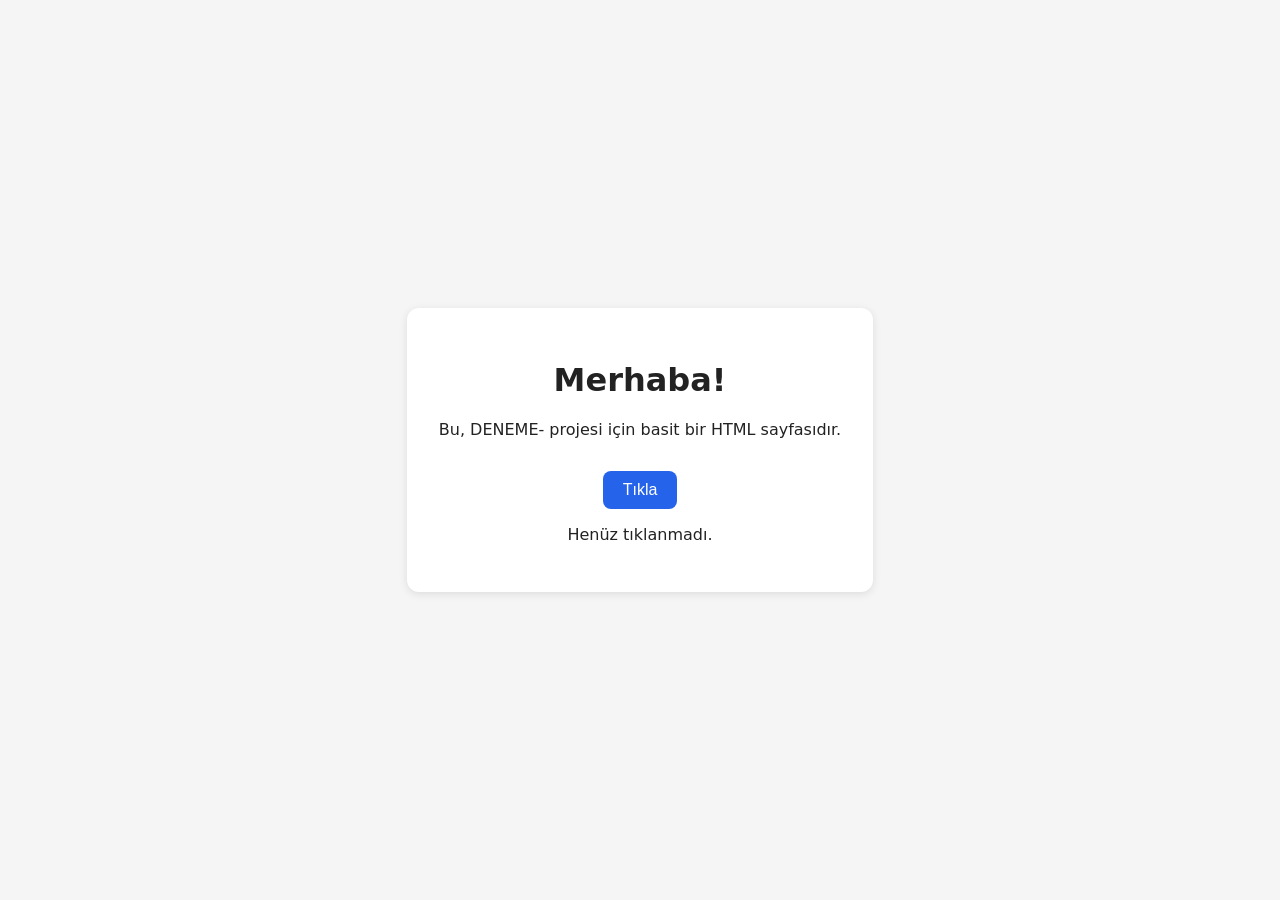
==== index.html @ a31d5c19 "Basit bir HTML sayfası ekle Co-Authored-By: Claude Opus 5.5 <noreply@anthropic.com> Claude-Session: " ====
<!DOCTYPE html>
<html lang="tr">
<head>
  <meta charset="UTF-8">
  <meta name="viewport" content="width=device-width, initial-scale=1.0">
  <title>Deneme Sayfası</title>
  <style>
    body {
      margin: 0;
      padding: 16px;
      font-family: system-ui, sans-serif;
      background: #f5f5f5;
      color: #222;
      display: flex;
      min-height: 100vh;
      align-items: center;
      justify-content: center;
      box-sizing: border-box;
    }
    main {
      max-width: 480px;
      background: #fff;
      padding: 32px;
      border-radius: 12px;
      box-shadow: 0 2px 8px rgba(0, 0, 0, 0.1);
      text-align: center;
    }
    button {
      margin-top: 16px;
      padding: 10px 20px;
      font-size: 16px;
      border: none;
      border-radius: 8px;
      background: #2563eb;
      color: #fff;
      cursor: pointer;
    }
    button:hover {
      background: #1d4ed8;
    }
  </style>
</head>
<body>
  <main>
    <h1>Merhaba!</h1>
    <p>Bu, DENEME- projesi için basit bir HTML sayfasıdır.</p>
    <button id="buton">Tıkla</button>
    <p id="sayac">Henüz tıklanmadı.</p>
  </main>

  <script>
    let sayi = 0;
    document.getElementById("buton").addEventListener("click", function () {
      sayi++;
      document.getElementById("sayac").textContent = sayi + " kez tıklandı.";
    });
  </script>
</body>
</html>
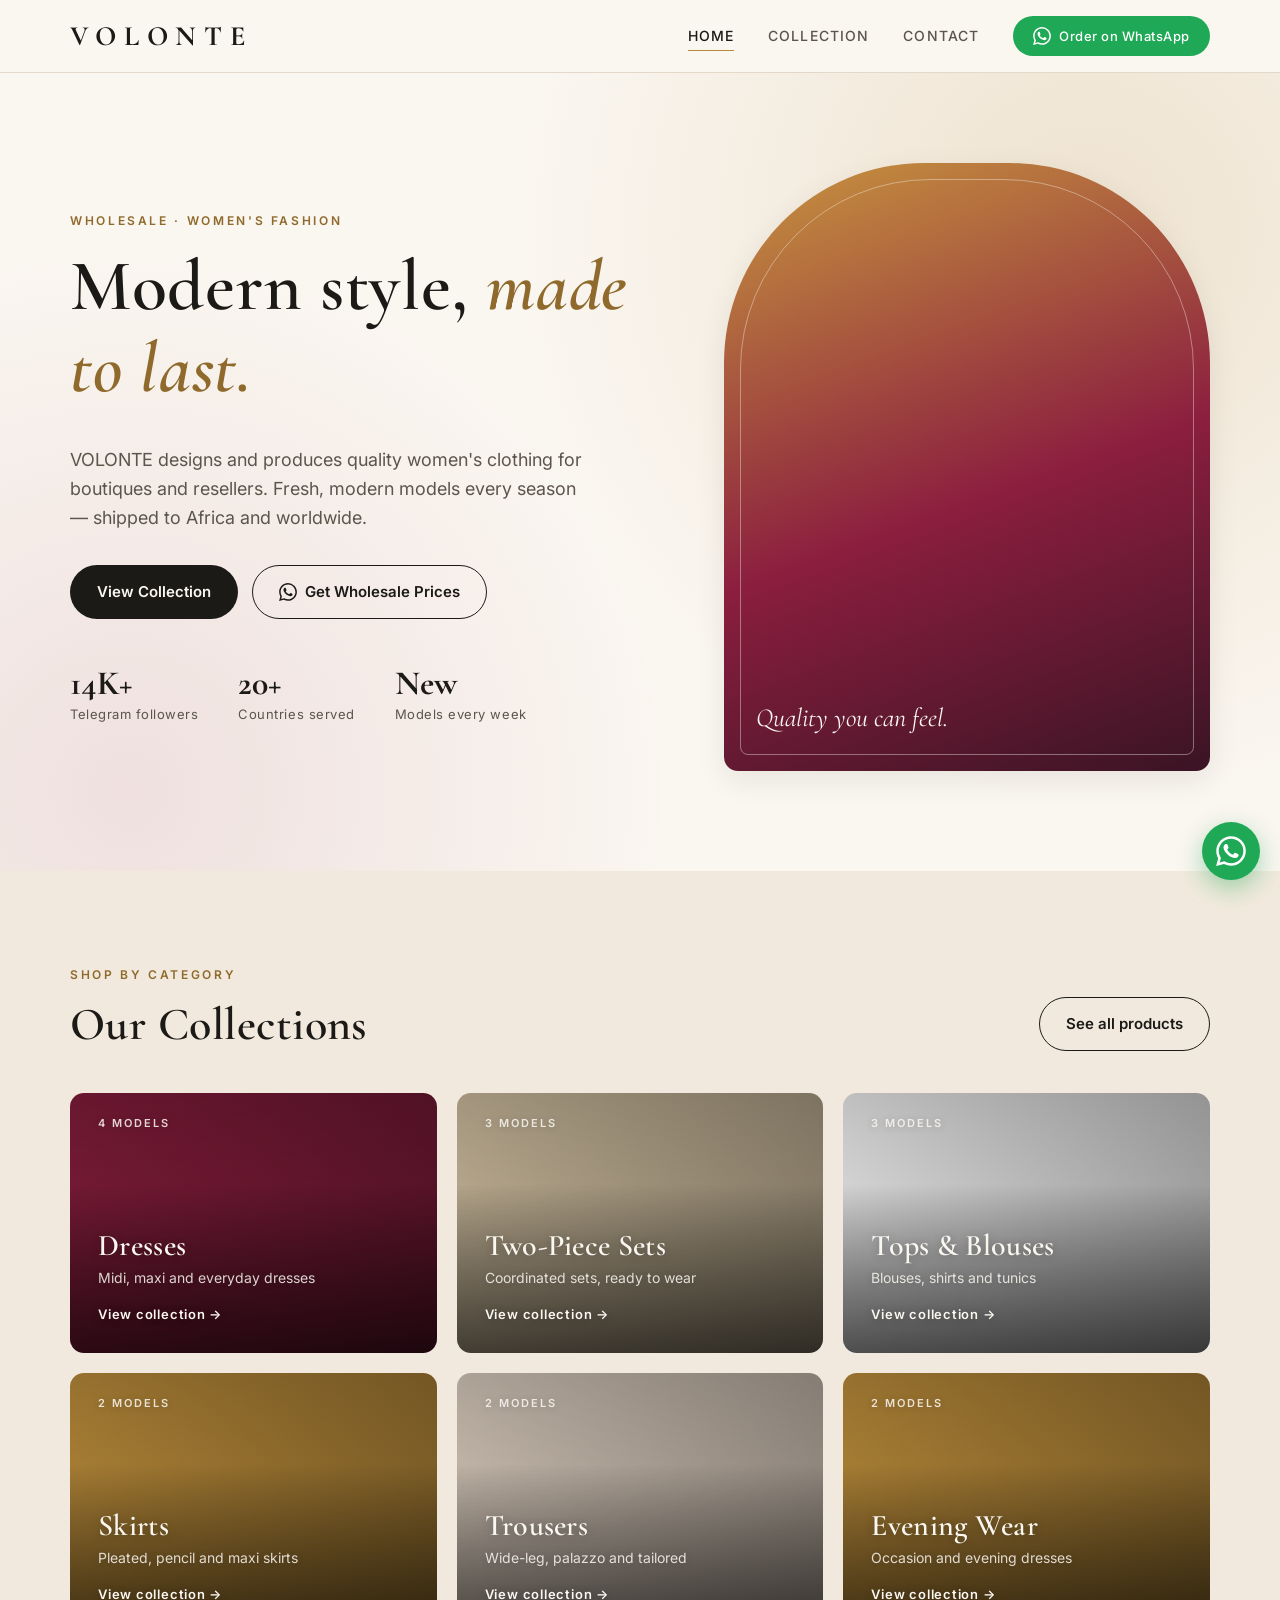
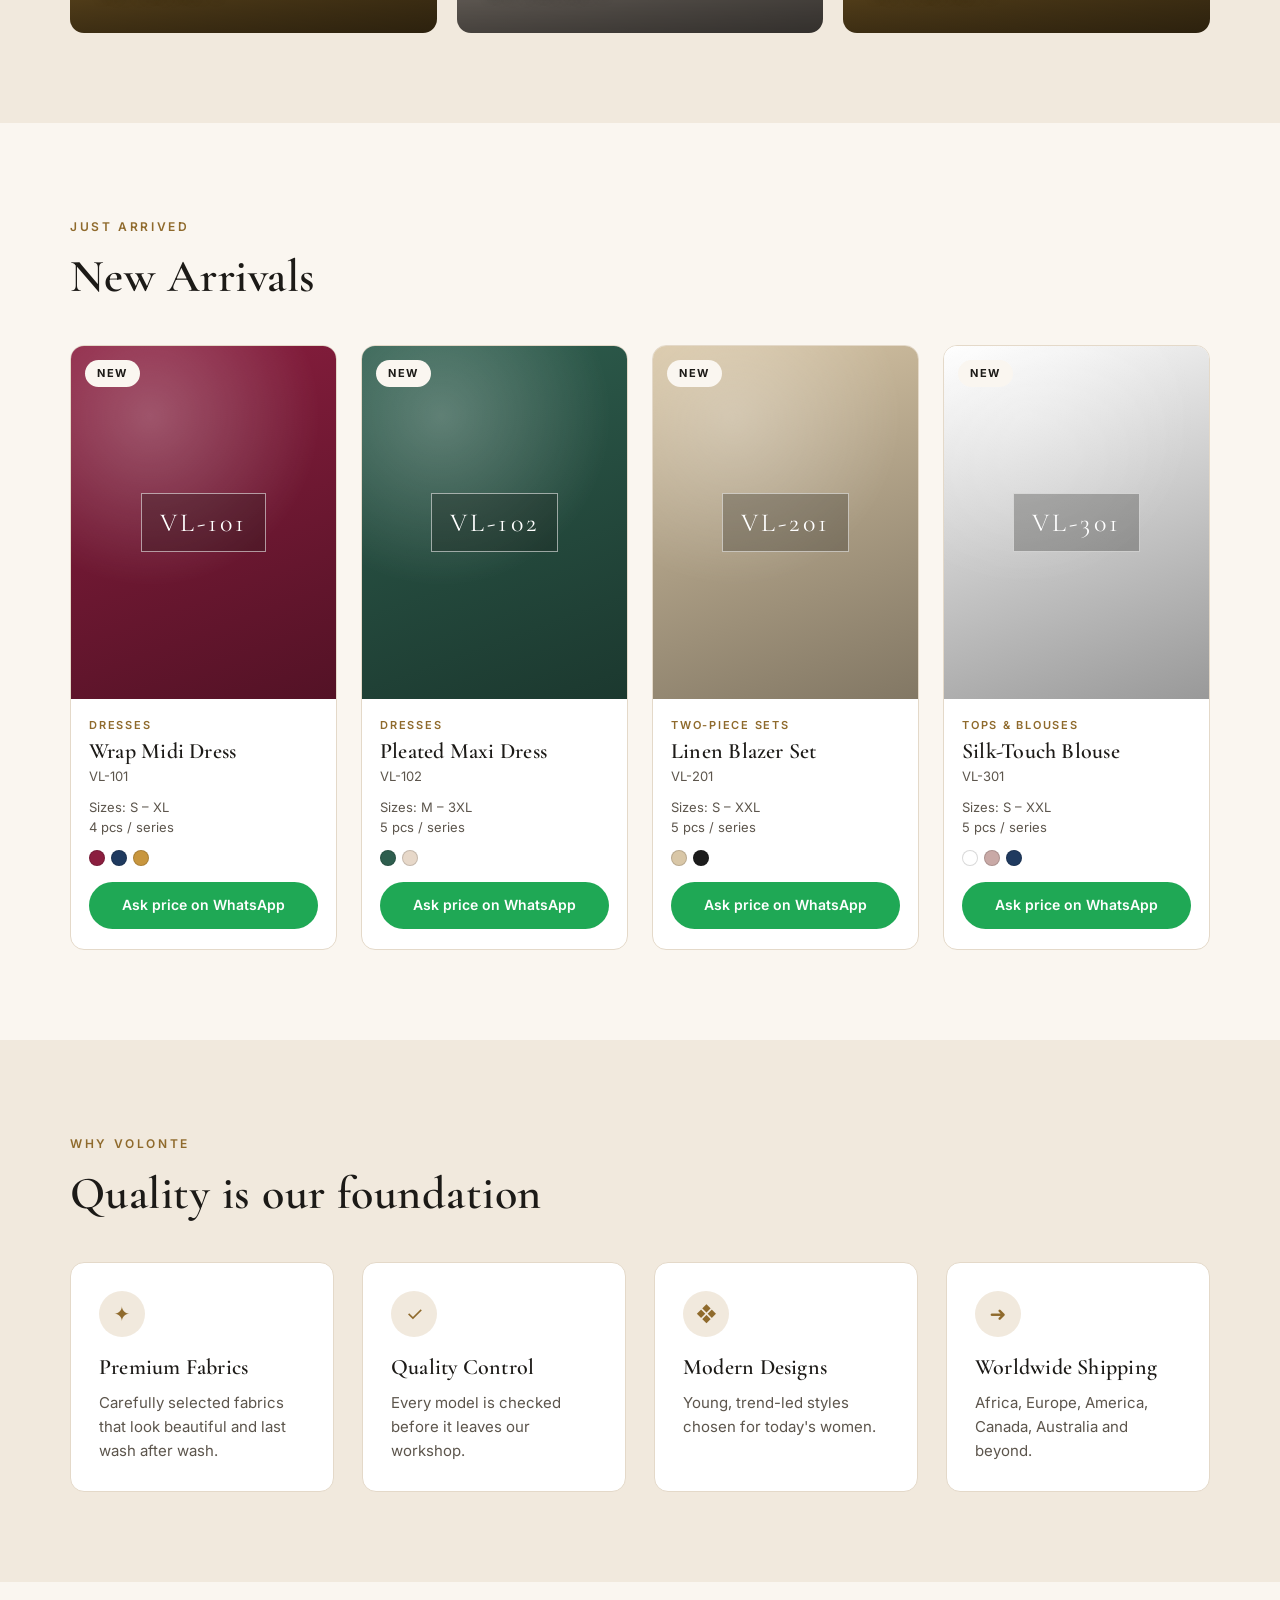
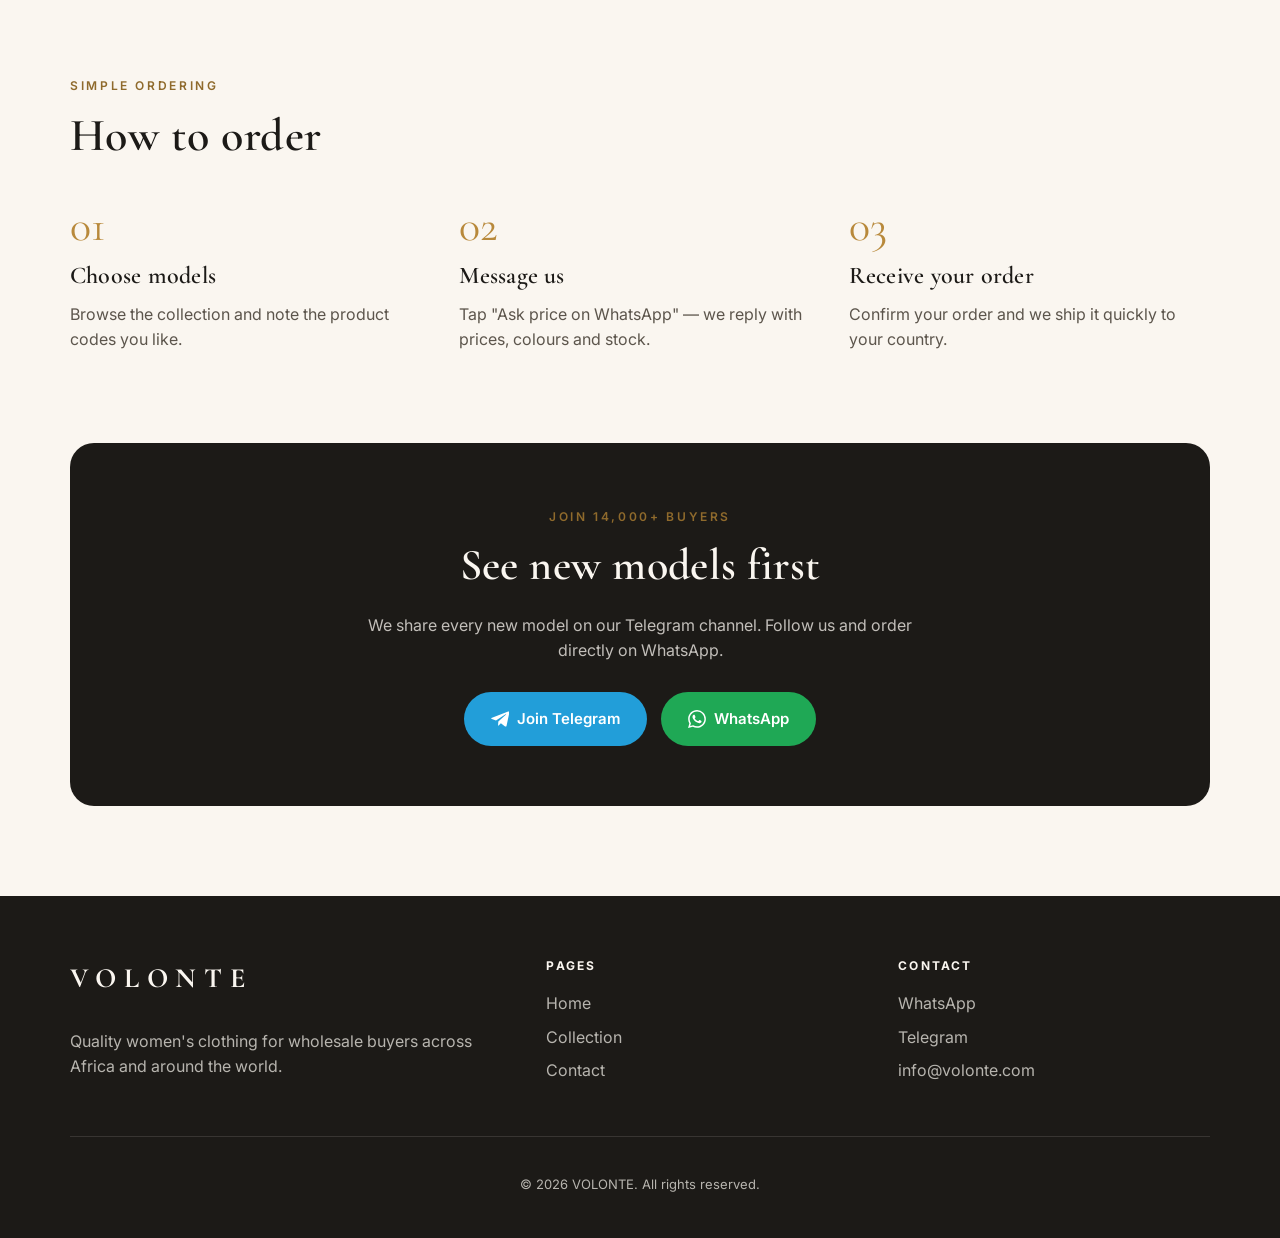
==== commit b25d148d: "VOLONTE katalog sitesi: ana sayfa, ürünler ve iletişim sayfaları - Kategorilere göre filtrelenen ürü" ====
--- a/index.html
+++ b/index.html
@@ -1,59 +1,160 @@
 <!DOCTYPE html>
-<html lang="tr">
+<html lang="en">
 <head>
   <meta charset="UTF-8">
   <meta name="viewport" content="width=device-width, initial-scale=1.0">
-  <title>Deneme Sayfası</title>
-  <style>
-    body {
-      margin: 0;
-      padding: 16px;
-      font-family: system-ui, sans-serif;
-      background: #f5f5f5;
-      color: #222;
-      display: flex;
-      min-height: 100vh;
-      align-items: center;
-      justify-content: center;
-      box-sizing: border-box;
-    }
-    main {
-      max-width: 480px;
-      background: #fff;
-      padding: 32px;
-      border-radius: 12px;
-      box-shadow: 0 2px 8px rgba(0, 0, 0, 0.1);
-      text-align: center;
-    }
-    button {
-      margin-top: 16px;
-      padding: 10px 20px;
-      font-size: 16px;
-      border: none;
-      border-radius: 8px;
-      background: #2563eb;
-      color: #fff;
-      cursor: pointer;
-    }
-    button:hover {
-      background: #1d4ed8;
-    }
-  </style>
+  <title>VOLONTE — Wholesale Women's Clothing</title>
+  <meta name="description" content="VOLONTE: quality women's clothing for wholesale buyers in Africa and worldwide.">
+  <meta name="theme-color" content="#faf6f0">
+  <link rel="preconnect" href="https://fonts.googleapis.com">
+  <link rel="preconnect" href="https://fonts.gstatic.com" crossorigin>
+  <link href="https://fonts.googleapis.com/css2?family=Cormorant+Garamond:ital,wght@0,500;0,600;0,700;1,500&family=Inter:wght@400;500;600;700&display=swap" rel="stylesheet">
+  <link rel="stylesheet" href="css/style.css">
 </head>
 <body>
+  <header class="site-header">
+    <nav class="container nav" aria-label="Main">
+      <a class="logo" href="index.html">VOLONTE</a>
+      <button class="menu-toggle" type="button" aria-label="Open menu" aria-expanded="false">
+        <span></span><span></span><span></span>
+      </button>
+      <ul class="nav-links">
+        <li><a href="index.html" aria-current="page">Home</a></li>
+        <li><a href="urunler.html">Collection</a></li>
+        <li><a href="iletisim.html">Contact</a></li>
+        <li><a class="btn btn-wa" href="#" data-wa><svg viewBox="0 0 24 24" aria-hidden="true"><path d="M17.47 14.38c-.3-.15-1.76-.87-2.03-.97-.27-.1-.47-.15-.67.15-.2.3-.77.97-.94 1.17-.17.2-.35.22-.64.07-.3-.15-1.26-.46-2.4-1.48-.89-.79-1.49-1.77-1.66-2.07-.17-.3-.02-.46.13-.61.13-.13.3-.35.45-.52.15-.17.2-.3.3-.5.1-.2.05-.37-.02-.52-.08-.15-.67-1.61-.92-2.21-.24-.58-.49-.5-.67-.51h-.57c-.2 0-.52.07-.79.37-.27.3-1.04 1.02-1.04 2.48s1.07 2.88 1.21 3.08c.15.2 2.1 3.2 5.08 4.49.71.31 1.26.49 1.69.63.71.23 1.36.2 1.87.12.57-.09 1.76-.72 2.01-1.41.25-.7.25-1.29.17-1.41-.07-.13-.27-.2-.57-.35zM12.04 21.8h-.01a9.8 9.8 0 0 1-5-1.37l-.36-.21-3.72.98 1-3.63-.24-.37a9.8 9.8 0 0 1-1.5-5.23c0-5.42 4.41-9.83 9.84-9.83 2.63 0 5.1 1.03 6.95 2.88a9.77 9.77 0 0 1 2.88 6.96c0 5.42-4.42 9.82-9.84 9.82zm8.37-18.2A11.76 11.76 0 0 0 12.04.13C5.5.13.2 5.43.2 11.95c0 2.09.54 4.12 1.58 5.92L.1 24l6.27-1.64a11.8 11.8 0 0 0 5.66 1.44h.01c6.53 0 11.84-5.3 11.84-11.83 0-3.16-1.23-6.13-3.47-8.37z"/></svg> Order on WhatsApp</a></li>
+      </ul>
+    </nav>
+  </header>
+
   <main>
-    <h1>Merhaba!</h1>
-    <p>Bu, DENEME- projesi için basit bir HTML sayfasıdır.</p>
-    <button id="buton">Tıkla</button>
-    <p id="sayac">Henüz tıklanmadı.</p>
+    <section class="hero">
+      <div class="container hero-grid">
+        <div>
+          <span class="eyebrow">Wholesale · Women's Fashion</span>
+          <h1>Modern style, <em>made to last.</em></h1>
+          <p class="lead">VOLONTE designs and produces quality women's clothing for boutiques and resellers. Fresh, modern models every season — shipped to Africa and worldwide.</p>
+          <div class="hero-actions">
+            <a class="btn btn-dark" href="urunler.html">View Collection</a>
+            <a class="btn btn-outline" href="#" data-wa><svg viewBox="0 0 24 24" aria-hidden="true"><path d="M17.47 14.38c-.3-.15-1.76-.87-2.03-.97-.27-.1-.47-.15-.67.15-.2.3-.77.97-.94 1.17-.17.2-.35.22-.64.07-.3-.15-1.26-.46-2.4-1.48-.89-.79-1.49-1.77-1.66-2.07-.17-.3-.02-.46.13-.61.13-.13.3-.35.45-.52.15-.17.2-.3.3-.5.1-.2.05-.37-.02-.52-.08-.15-.67-1.61-.92-2.21-.24-.58-.49-.5-.67-.51h-.57c-.2 0-.52.07-.79.37-.27.3-1.04 1.02-1.04 2.48s1.07 2.88 1.21 3.08c.15.2 2.1 3.2 5.08 4.49.71.31 1.26.49 1.69.63.71.23 1.36.2 1.87.12.57-.09 1.76-.72 2.01-1.41.25-.7.25-1.29.17-1.41-.07-.13-.27-.2-.57-.35zM12.04 21.8h-.01a9.8 9.8 0 0 1-5-1.37l-.36-.21-3.72.98 1-3.63-.24-.37a9.8 9.8 0 0 1-1.5-5.23c0-5.42 4.41-9.83 9.84-9.83 2.63 0 5.1 1.03 6.95 2.88a9.77 9.77 0 0 1 2.88 6.96c0 5.42-4.42 9.82-9.84 9.82zm8.37-18.2A11.76 11.76 0 0 0 12.04.13C5.5.13.2 5.43.2 11.95c0 2.09.54 4.12 1.58 5.92L.1 24l6.27-1.64a11.8 11.8 0 0 0 5.66 1.44h.01c6.53 0 11.84-5.3 11.84-11.83 0-3.16-1.23-6.13-3.47-8.37z"/></svg> Get Wholesale Prices</a>
+          </div>
+          <div class="stats">
+            <div><strong>14K+</strong><span>Telegram followers</span></div>
+            <div><strong>20+</strong><span>Countries served</span></div>
+            <div><strong>New</strong><span>Models every week</span></div>
+          </div>
+        </div>
+        <div class="hero-art">
+          <p>Quality you can feel.</p>
+        </div>
+      </div>
+    </section>
+
+    <section class="section section-alt">
+      <div class="container">
+        <div class="section-head">
+          <div>
+            <span class="eyebrow">Shop by category</span>
+            <h2>Our Collections</h2>
+          </div>
+          <a class="btn btn-outline" href="urunler.html">See all products</a>
+        </div>
+        <div class="cat-grid" id="kategori-kartlari"></div>
+      </div>
+    </section>
+
+    <section class="section">
+      <div class="container">
+        <div class="section-head">
+          <div>
+            <span class="eyebrow">Just arrived</span>
+            <h2>New Arrivals</h2>
+          </div>
+        </div>
+        <div class="product-grid" id="yeni-urunler"></div>
+      </div>
+    </section>
+
+    <section class="section section-alt">
+      <div class="container">
+        <div class="section-head">
+          <div>
+            <span class="eyebrow">Why VOLONTE</span>
+            <h2>Quality is our foundation</h2>
+          </div>
+        </div>
+        <div class="features">
+          <div class="feature"><div class="icon">✦</div><h3>Premium Fabrics</h3><p>Carefully selected fabrics that look beautiful and last wash after wash.</p></div>
+          <div class="feature"><div class="icon">✓</div><h3>Quality Control</h3><p>Every model is checked before it leaves our workshop.</p></div>
+          <div class="feature"><div class="icon">❖</div><h3>Modern Designs</h3><p>Young, trend-led styles chosen for today's women.</p></div>
+          <div class="feature"><div class="icon">➜</div><h3>Worldwide Shipping</h3><p>Africa, Europe, America, Canada, Australia and beyond.</p></div>
+        </div>
+      </div>
+    </section>
+
+    <section class="section">
+      <div class="container">
+        <div class="section-head">
+          <div>
+            <span class="eyebrow">Simple ordering</span>
+            <h2>How to order</h2>
+          </div>
+        </div>
+        <div class="steps">
+          <div class="step"><h3>Choose models</h3><p>Browse the collection and note the product codes you like.</p></div>
+          <div class="step"><h3>Message us</h3><p>Tap "Ask price on WhatsApp" — we reply with prices, colours and stock.</p></div>
+          <div class="step"><h3>Receive your order</h3><p>Confirm your order and we ship it quickly to your country.</p></div>
+        </div>
+      </div>
+    </section>
+
+    <section class="section" style="padding-top:0">
+      <div class="container">
+        <div class="cta">
+          <span class="eyebrow">Join 14,000+ buyers</span>
+          <h2>See new models first</h2>
+          <p>We share every new model on our Telegram channel. Follow us and order directly on WhatsApp.</p>
+          <div class="hero-actions">
+            <a class="btn btn-tg" href="#" data-telegram><svg viewBox="0 0 24 24" aria-hidden="true"><path d="M9.78 15.27l-.4 5.6c.57 0 .82-.25 1.12-.54l2.68-2.56 5.56 4.07c1.02.57 1.74.27 2.01-.94l3.65-17.1c.32-1.5-.54-2.09-1.54-1.72L1.4 10.37c-1.47.57-1.45 1.39-.25 1.76l5.5 1.71L19.4 5.8c.6-.4 1.15-.18.7.22z"/></svg> Join Telegram</a>
+            <a class="btn btn-wa" href="#" data-wa><svg viewBox="0 0 24 24" aria-hidden="true"><path d="M17.47 14.38c-.3-.15-1.76-.87-2.03-.97-.27-.1-.47-.15-.67.15-.2.3-.77.97-.94 1.17-.17.2-.35.22-.64.07-.3-.15-1.26-.46-2.4-1.48-.89-.79-1.49-1.77-1.66-2.07-.17-.3-.02-.46.13-.61.13-.13.3-.35.45-.52.15-.17.2-.3.3-.5.1-.2.05-.37-.02-.52-.08-.15-.67-1.61-.92-2.21-.24-.58-.49-.5-.67-.51h-.57c-.2 0-.52.07-.79.37-.27.3-1.04 1.02-1.04 2.48s1.07 2.88 1.21 3.08c.15.2 2.1 3.2 5.08 4.49.71.31 1.26.49 1.69.63.71.23 1.36.2 1.87.12.57-.09 1.76-.72 2.01-1.41.25-.7.25-1.29.17-1.41-.07-.13-.27-.2-.57-.35zM12.04 21.8h-.01a9.8 9.8 0 0 1-5-1.37l-.36-.21-3.72.98 1-3.63-.24-.37a9.8 9.8 0 0 1-1.5-5.23c0-5.42 4.41-9.83 9.84-9.83 2.63 0 5.1 1.03 6.95 2.88a9.77 9.77 0 0 1 2.88 6.96c0 5.42-4.42 9.82-9.84 9.82zm8.37-18.2A11.76 11.76 0 0 0 12.04.13C5.5.13.2 5.43.2 11.95c0 2.09.54 4.12 1.58 5.92L.1 24l6.27-1.64a11.8 11.8 0 0 0 5.66 1.44h.01c6.53 0 11.84-5.3 11.84-11.83 0-3.16-1.23-6.13-3.47-8.37z"/></svg> WhatsApp</a>
+          </div>
+        </div>
+      </div>
+    </section>
   </main>
 
-  <script>
-    let sayi = 0;
-    document.getElementById("buton").addEventListener("click", function () {
-      sayi++;
-      document.getElementById("sayac").textContent = sayi + " kez tıklandı.";
-    });
-  </script>
+  <footer class="site-footer">
+    <div class="container">
+      <div class="footer-grid">
+        <div>
+          <a class="logo" href="index.html">VOLONTE</a>
+          <p>Quality women's clothing for wholesale buyers across Africa and around the world.</p>
+        </div>
+        <div>
+          <h4>Pages</h4>
+          <ul>
+            <li><a href="index.html">Home</a></li>
+            <li><a href="urunler.html">Collection</a></li>
+            <li><a href="iletisim.html">Contact</a></li>
+          </ul>
+        </div>
+        <div>
+          <h4>Contact</h4>
+          <ul>
+            <li><a href="#" data-wa>WhatsApp</a></li>
+            <li><a href="#" data-telegram>Telegram</a></li>
+            <li><a href="#" data-email></a></li>
+          </ul>
+        </div>
+      </div>
+      <p class="footer-bottom">© <span data-yil></span> VOLONTE. All rights reserved.</p>
+    </div>
+  </footer>
+
+  <a class="wa-float" href="#" data-wa aria-label="Chat on WhatsApp"><svg viewBox="0 0 24 24" aria-hidden="true"><path d="M17.47 14.38c-.3-.15-1.76-.87-2.03-.97-.27-.1-.47-.15-.67.15-.2.3-.77.97-.94 1.17-.17.2-.35.22-.64.07-.3-.15-1.26-.46-2.4-1.48-.89-.79-1.49-1.77-1.66-2.07-.17-.3-.02-.46.13-.61.13-.13.3-.35.45-.52.15-.17.2-.3.3-.5.1-.2.05-.37-.02-.52-.08-.15-.67-1.61-.92-2.21-.24-.58-.49-.5-.67-.51h-.57c-.2 0-.52.07-.79.37-.27.3-1.04 1.02-1.04 2.48s1.07 2.88 1.21 3.08c.15.2 2.1 3.2 5.08 4.49.71.31 1.26.49 1.69.63.71.23 1.36.2 1.87.12.57-.09 1.76-.72 2.01-1.41.25-.7.25-1.29.17-1.41-.07-.13-.27-.2-.57-.35zM12.04 21.8h-.01a9.8 9.8 0 0 1-5-1.37l-.36-.21-3.72.98 1-3.63-.24-.37a9.8 9.8 0 0 1-1.5-5.23c0-5.42 4.41-9.83 9.84-9.83 2.63 0 5.1 1.03 6.95 2.88a9.77 9.77 0 0 1 2.88 6.96c0 5.42-4.42 9.82-9.84 9.82zm8.37-18.2A11.76 11.76 0 0 0 12.04.13C5.5.13.2 5.43.2 11.95c0 2.09.54 4.12 1.58 5.92L.1 24l6.27-1.64a11.8 11.8 0 0 0 5.66 1.44h.01c6.53 0 11.84-5.3 11.84-11.83 0-3.16-1.23-6.13-3.47-8.37z"/></svg></a>
+
+  <script src="js/ayarlar.js"></script>
+  <script src="js/urunler.js"></script>
+  <script src="js/site.js"></script>
 </body>
 </html>
--- a/css/style.css
+++ b/css/style.css
@@ -0,0 +1,570 @@
+/* =====================================================
+   VOLONTE — TASARIM
+   Ana renkleri değiştirmek için sadece :root bölümünü düzenleyin.
+   ===================================================== */
+
+:root {
+  --ink: #1c1a17;
+  --ink-soft: #5c554c;
+  --cream: #faf6f0;
+  --sand: #f1e9dd;
+  --line: #e4d9c9;
+  --gold: #b8893b;
+  --gold-dark: #8f6a2c;
+  --white: #ffffff;
+  --wa: #1fa855;
+  --wa-dark: #178a45;
+  --radius: 14px;
+  --shadow: 0 10px 30px rgba(28, 26, 23, 0.08);
+  --serif: "Cormorant Garamond", Georgia, "Times New Roman", serif;
+  --sans: "Inter", system-ui, -apple-system, "Segoe UI", Roboto, sans-serif;
+  --max: 1180px;
+}
+
+*,
+*::before,
+*::after { box-sizing: border-box; }
+
+html { scroll-behavior: smooth; }
+
+body {
+  margin: 0;
+  font-family: var(--sans);
+  font-size: 16px;
+  line-height: 1.6;
+  color: var(--ink);
+  background: var(--cream);
+  -webkit-font-smoothing: antialiased;
+}
+
+img { max-width: 100%; display: block; }
+a { color: inherit; }
+
+h1, h2, h3 {
+  font-family: var(--serif);
+  font-weight: 600;
+  line-height: 1.15;
+  margin: 0 0 0.5em;
+  letter-spacing: 0.01em;
+}
+
+.container {
+  width: 100%;
+  max-width: var(--max);
+  margin: 0 auto;
+  padding: 0 20px;
+}
+
+.eyebrow {
+  display: inline-block;
+  font-size: 12px;
+  font-weight: 600;
+  letter-spacing: 0.22em;
+  text-transform: uppercase;
+  color: var(--gold-dark);
+  margin-bottom: 14px;
+}
+
+/* ---------- Butonlar ---------- */
+.btn {
+  display: inline-flex;
+  align-items: center;
+  justify-content: center;
+  gap: 8px;
+  padding: 14px 26px;
+  border-radius: 999px;
+  font-weight: 600;
+  font-size: 15px;
+  text-decoration: none;
+  border: 1.5px solid transparent;
+  cursor: pointer;
+  transition: background 0.2s, color 0.2s, border-color 0.2s, transform 0.2s;
+}
+.btn:hover { transform: translateY(-1px); }
+.btn-dark { background: var(--ink); color: var(--cream); }
+.btn-dark:hover { background: #000; }
+.btn-outline { border-color: var(--ink); color: var(--ink); background: transparent; }
+.btn-outline:hover { background: var(--ink); color: var(--cream); }
+.btn-light { background: var(--cream); color: var(--ink); }
+.btn-wa { background: var(--wa); color: #fff; }
+.btn-wa:hover { background: var(--wa-dark); }
+.btn-tg { background: #229ed9; color: #fff; }
+.btn-tg:hover { background: #1b87bb; }
+.btn-block { width: 100%; }
+.btn svg { width: 18px; height: 18px; fill: currentColor; flex-shrink: 0; }
+
+/* ---------- Üst menü ---------- */
+.site-header {
+  position: sticky;
+  top: 0;
+  z-index: 50;
+  background: rgba(250, 246, 240, 0.92);
+  backdrop-filter: blur(10px);
+  -webkit-backdrop-filter: blur(10px);
+  border-bottom: 1px solid var(--line);
+}
+.nav {
+  display: flex;
+  align-items: center;
+  justify-content: space-between;
+  height: 72px;
+}
+.logo {
+  font-family: var(--serif);
+  font-size: 28px;
+  font-weight: 700;
+  letter-spacing: 0.28em;
+  text-decoration: none;
+}
+.nav-links {
+  display: flex;
+  align-items: center;
+  gap: 34px;
+  list-style: none;
+  margin: 0;
+  padding: 0;
+}
+.nav-links a {
+  text-decoration: none;
+  font-size: 14px;
+  font-weight: 500;
+  letter-spacing: 0.08em;
+  text-transform: uppercase;
+  color: var(--ink-soft);
+  padding: 6px 0;
+  border-bottom: 1.5px solid transparent;
+}
+.nav-links a:hover,
+.nav-links a[aria-current="page"] { color: var(--ink); border-color: var(--gold); }
+.nav-links .btn { padding: 10px 20px; font-size: 13px; letter-spacing: 0.04em; text-transform: none; color: #fff; border: none; }
+
+.menu-toggle {
+  display: none;
+  width: 44px;
+  height: 44px;
+  border: none;
+  background: transparent;
+  cursor: pointer;
+  padding: 10px;
+}
+.menu-toggle span {
+  display: block;
+  height: 2px;
+  background: var(--ink);
+  margin: 5px 0;
+  border-radius: 2px;
+}
+
+/* ---------- Ana sayfa: giriş ---------- */
+.hero {
+  position: relative;
+  overflow: hidden;
+  padding: 90px 0 100px;
+  background:
+    radial-gradient(circle at 85% 20%, rgba(184, 137, 59, 0.18), transparent 45%),
+    radial-gradient(circle at 10% 90%, rgba(139, 30, 63, 0.10), transparent 40%),
+    var(--cream);
+}
+.hero-grid {
+  display: grid;
+  grid-template-columns: 1.1fr 0.9fr;
+  gap: 60px;
+  align-items: center;
+}
+.hero h1 { font-size: clamp(40px, 6vw, 72px); }
+.hero h1 em { font-style: italic; color: var(--gold-dark); }
+.hero p.lead { font-size: 18px; color: var(--ink-soft); max-width: 520px; margin: 0 0 32px; }
+.hero-actions { display: flex; flex-wrap: wrap; gap: 14px; }
+
+.hero-art {
+  position: relative;
+  aspect-ratio: 4 / 5;
+  border-radius: 200px 200px var(--radius) var(--radius);
+  background: linear-gradient(160deg, #c8963e 0%, #8b1e3f 55%, #3a1424 100%);
+  box-shadow: var(--shadow);
+  display: flex;
+  align-items: flex-end;
+  padding: 32px;
+  color: var(--cream);
+}
+.hero-art::before {
+  content: "";
+  position: absolute;
+  inset: 16px;
+  border: 1px solid rgba(250, 246, 240, 0.4);
+  border-radius: 190px 190px 8px 8px;
+}
+.hero-art p { font-family: var(--serif); font-size: 26px; font-style: italic; margin: 0; position: relative; }
+
+.stats {
+  display: flex;
+  flex-wrap: wrap;
+  gap: 40px;
+  margin-top: 48px;
+}
+.stats strong { display: block; font-family: var(--serif); font-size: 34px; line-height: 1; }
+.stats span { font-size: 13px; color: var(--ink-soft); letter-spacing: 0.04em; }
+
+/* ---------- Bölümler ---------- */
+.section { padding: 90px 0; }
+.section-alt { background: var(--sand); }
+.section-head {
+  display: flex;
+  flex-wrap: wrap;
+  align-items: flex-end;
+  justify-content: space-between;
+  gap: 20px;
+  margin-bottom: 42px;
+}
+.section-head h2 { font-size: clamp(32px, 4vw, 46px); margin: 0; }
+.section-head p { color: var(--ink-soft); margin: 8px 0 0; max-width: 520px; }
+
+/* Kategori kartları */
+.cat-grid {
+  display: grid;
+  grid-template-columns: repeat(3, 1fr);
+  gap: 20px;
+}
+.cat-card {
+  position: relative;
+  display: flex;
+  flex-direction: column;
+  justify-content: flex-end;
+  min-height: 260px;
+  padding: 28px;
+  border-radius: var(--radius);
+  text-decoration: none;
+  color: var(--cream);
+  background:
+    linear-gradient(180deg, rgba(0, 0, 0, 0.25) 0%, rgba(0, 0, 0, 0.1) 35%, rgba(0, 0, 0, 0.6) 100%),
+    linear-gradient(145deg, var(--c), color-mix(in srgb, var(--c) 55%, #000));
+  text-shadow: 0 1px 8px rgba(0, 0, 0, 0.25);
+  overflow: hidden;
+  transition: transform 0.3s, box-shadow 0.3s;
+}
+.cat-card:hover { transform: translateY(-4px); box-shadow: var(--shadow); }
+.cat-card h3 { font-size: 30px; margin-bottom: 4px; }
+.cat-card p { margin: 0 0 14px; font-size: 14px; opacity: 0.85; }
+.cat-count {
+  position: absolute;
+  top: 22px;
+  left: 28px;
+  font-size: 11px;
+  font-weight: 600;
+  letter-spacing: 0.18em;
+  text-transform: uppercase;
+  opacity: 0.85;
+}
+.cat-link { font-size: 13px; font-weight: 600; letter-spacing: 0.06em; }
+
+/* Neden biz */
+.features {
+  display: grid;
+  grid-template-columns: repeat(4, 1fr);
+  gap: 28px;
+}
+.feature {
+  padding: 28px;
+  background: var(--white);
+  border-radius: var(--radius);
+  border: 1px solid var(--line);
+}
+.feature .icon {
+  width: 46px;
+  height: 46px;
+  border-radius: 50%;
+  display: grid;
+  place-items: center;
+  background: var(--sand);
+  color: var(--gold-dark);
+  font-size: 20px;
+  margin-bottom: 18px;
+}
+.feature h3 { font-size: 22px; }
+.feature p { margin: 0; font-size: 15px; color: var(--ink-soft); }
+
+/* Nasıl sipariş verilir */
+.steps {
+  display: grid;
+  grid-template-columns: repeat(3, 1fr);
+  gap: 28px;
+  counter-reset: adim;
+}
+.step { position: relative; padding-top: 58px; }
+.step::before {
+  counter-increment: adim;
+  content: "0" counter(adim);
+  position: absolute;
+  top: 0;
+  left: 0;
+  font-family: var(--serif);
+  font-size: 44px;
+  line-height: 1;
+  color: var(--gold);
+}
+.step h3 { font-size: 24px; }
+.step p { margin: 0; color: var(--ink-soft); }
+
+/* Çağrı bandı */
+.cta {
+  background: var(--ink);
+  color: var(--cream);
+  border-radius: 24px;
+  padding: 60px 40px;
+  text-align: center;
+}
+.cta h2 { font-size: clamp(30px, 4vw, 44px); }
+.cta p { color: rgba(250, 246, 240, 0.75); max-width: 560px; margin: 0 auto 28px; }
+.cta .hero-actions { justify-content: center; }
+
+/* ---------- Sayfa başlığı ---------- */
+.page-hero {
+  padding: 70px 0 40px;
+  text-align: center;
+  border-bottom: 1px solid var(--line);
+}
+.page-hero h1 { font-size: clamp(40px, 5vw, 60px); }
+.page-hero p { color: var(--ink-soft); max-width: 600px; margin: 0 auto; }
+
+/* ---------- Ürünler ---------- */
+.filter-bar {
+  position: sticky;
+  top: 72px;
+  z-index: 20;
+  background: var(--cream);
+  padding: 18px 0;
+  border-bottom: 1px solid var(--line);
+}
+.filter-inner {
+  display: flex;
+  align-items: center;
+  justify-content: space-between;
+  gap: 16px;
+}
+.chips {
+  display: flex;
+  gap: 10px;
+  overflow-x: auto;
+  scrollbar-width: none;
+  -webkit-overflow-scrolling: touch;
+}
+.chips::-webkit-scrollbar { display: none; }
+.chip {
+  flex-shrink: 0;
+  padding: 9px 18px;
+  border-radius: 999px;
+  border: 1px solid var(--line);
+  background: var(--white);
+  font: 500 14px var(--sans);
+  color: var(--ink-soft);
+  cursor: pointer;
+  transition: all 0.2s;
+}
+.chip:hover { border-color: var(--ink); color: var(--ink); }
+.chip.active { background: var(--ink); border-color: var(--ink); color: var(--cream); }
+.count { flex-shrink: 0; font-size: 14px; color: var(--ink-soft); }
+
+.product-grid {
+  display: grid;
+  grid-template-columns: repeat(4, 1fr);
+  gap: 24px;
+}
+.product {
+  display: flex;
+  flex-direction: column;
+  background: var(--white);
+  border-radius: var(--radius);
+  overflow: hidden;
+  border: 1px solid var(--line);
+  transition: box-shadow 0.3s, transform 0.3s;
+}
+.product:hover { box-shadow: var(--shadow); transform: translateY(-3px); }
+.product-media { position: relative; aspect-ratio: 3 / 4; background: var(--sand); }
+.product-media img { width: 100%; height: 100%; object-fit: cover; }
+.placeholder {
+  width: 100%;
+  height: 100%;
+  display: grid;
+  place-items: center;
+  background:
+    radial-gradient(circle at 30% 20%, rgba(255, 255, 255, 0.25), transparent 50%),
+    linear-gradient(160deg, var(--c), color-mix(in srgb, var(--c) 60%, #000));
+}
+.placeholder span {
+  font-family: var(--serif);
+  font-size: 26px;
+  letter-spacing: 0.12em;
+  color: #fff;
+  padding: 8px 18px;
+  background: rgba(28, 26, 23, 0.28);
+  border: 1px solid rgba(255, 255, 255, 0.55);
+}
+.badge {
+  position: absolute;
+  top: 14px;
+  left: 14px;
+  background: var(--cream);
+  color: var(--ink);
+  font-size: 11px;
+  font-weight: 700;
+  letter-spacing: 0.14em;
+  text-transform: uppercase;
+  padding: 5px 12px;
+  border-radius: 999px;
+}
+.product-body { padding: 18px 18px 20px; display: flex; flex-direction: column; flex: 1; }
+.product-cat { margin: 0 0 4px; font-size: 11px; font-weight: 600; letter-spacing: 0.16em; text-transform: uppercase; color: var(--gold-dark); }
+.product h3 { font-size: 22px; margin: 0 0 2px; }
+.product-code { margin: 0 0 10px; font-size: 13px; color: var(--ink-soft); }
+.product-meta { list-style: none; padding: 0; margin: 0 0 12px; font-size: 13px; color: var(--ink-soft); }
+.dots { display: flex; gap: 6px; margin-bottom: 16px; }
+.dot { width: 16px; height: 16px; border-radius: 50%; border: 1px solid rgba(0, 0, 0, 0.15); }
+.product .btn { margin-top: auto; padding: 11px 16px; font-size: 14px; }
+.empty { grid-column: 1 / -1; text-align: center; color: var(--ink-soft); padding: 40px 0; }
+
+/* ---------- İletişim ---------- */
+.contact-grid {
+  display: grid;
+  grid-template-columns: repeat(3, 1fr);
+  gap: 24px;
+}
+.contact-card {
+  background: var(--white);
+  border: 1px solid var(--line);
+  border-radius: var(--radius);
+  padding: 32px 28px;
+  display: flex;
+  flex-direction: column;
+}
+.contact-card h3 { font-size: 26px; }
+.contact-card p { color: var(--ink-soft); margin: 0 0 22px; flex: 1; }
+.contact-card .value { font-weight: 600; color: var(--ink); word-break: break-word; }
+.contact-card.highlight { background: var(--ink); color: var(--cream); border-color: var(--ink); }
+.contact-card.highlight p { color: rgba(250, 246, 240, 0.75); }
+.contact-card.highlight .value { color: var(--cream); }
+
+.info-list {
+  display: grid;
+  grid-template-columns: repeat(3, 1fr);
+  gap: 24px;
+  margin-top: 40px;
+  padding: 30px;
+  border: 1px solid var(--line);
+  border-radius: var(--radius);
+}
+.info-list h4 { margin: 0 0 4px; font-size: 12px; letter-spacing: 0.16em; text-transform: uppercase; color: var(--gold-dark); }
+.info-list p { margin: 0; }
+
+.faq { max-width: 780px; margin: 0 auto; }
+.faq details {
+  border-bottom: 1px solid var(--line);
+  padding: 20px 0;
+}
+.faq summary {
+  cursor: pointer;
+  font-family: var(--serif);
+  font-size: 22px;
+  font-weight: 600;
+  list-style: none;
+  display: flex;
+  justify-content: space-between;
+  gap: 16px;
+}
+.faq summary::-webkit-details-marker { display: none; }
+.faq summary::after { content: "+"; color: var(--gold); font-size: 26px; line-height: 1; }
+.faq details[open] summary::after { content: "–"; }
+.faq details p { margin: 12px 0 0; color: var(--ink-soft); }
+
+/* ---------- Alt bilgi ---------- */
+.site-footer {
+  background: var(--ink);
+  color: rgba(250, 246, 240, 0.7);
+  padding: 60px 0 30px;
+  margin-top: 0;
+}
+.footer-grid {
+  display: grid;
+  grid-template-columns: 1.4fr 1fr 1fr;
+  gap: 40px;
+  padding-bottom: 40px;
+  border-bottom: 1px solid rgba(250, 246, 240, 0.12);
+}
+.site-footer .logo { color: var(--cream); display: inline-block; margin-bottom: 12px; }
+.site-footer h4 { color: var(--cream); font-size: 12px; letter-spacing: 0.18em; text-transform: uppercase; margin: 0 0 16px; }
+.site-footer ul { list-style: none; margin: 0; padding: 0; }
+.site-footer li { margin-bottom: 8px; }
+.site-footer a { text-decoration: none; }
+.site-footer a:hover { color: var(--cream); }
+.footer-bottom { padding-top: 24px; font-size: 13px; text-align: center; }
+
+/* Sabit WhatsApp butonu */
+.wa-float {
+  position: fixed;
+  right: 20px;
+  bottom: 20px;
+  z-index: 60;
+  width: 58px;
+  height: 58px;
+  border-radius: 50%;
+  background: var(--wa);
+  display: grid;
+  place-items: center;
+  box-shadow: 0 8px 24px rgba(31, 168, 85, 0.4);
+  transition: transform 0.2s;
+}
+.wa-float:hover { transform: scale(1.06); }
+.wa-float svg { width: 30px; height: 30px; fill: #fff; }
+
+/* ---------- Tablet ---------- */
+@media (max-width: 1024px) {
+  .product-grid { grid-template-columns: repeat(3, 1fr); }
+  .features { grid-template-columns: repeat(2, 1fr); }
+}
+
+/* ---------- Telefon ---------- */
+@media (max-width: 820px) {
+  .menu-toggle { display: block; }
+  .nav-links {
+    position: absolute;
+    top: 72px;
+    left: 0;
+    right: 0;
+    flex-direction: column;
+    align-items: stretch;
+    gap: 0;
+    padding: 8px 20px 20px;
+    background: var(--cream);
+    border-bottom: 1px solid var(--line);
+    display: none;
+  }
+  .nav-links.open { display: flex; }
+  .nav-links li { border-bottom: 1px solid var(--line); }
+  .nav-links li:last-child { border: none; padding-top: 16px; }
+  .nav-links a { display: block; padding: 14px 0; border: none; }
+  .nav-links .btn { display: flex; padding: 14px; }
+
+  .hero { padding: 50px 0 70px; }
+  .hero-grid { grid-template-columns: 1fr; gap: 40px; }
+  .hero-art { max-width: 360px; width: 100%; margin: 0 auto; }
+  .section { padding: 64px 0; }
+  .cat-grid { grid-template-columns: repeat(2, 1fr); }
+  .steps { grid-template-columns: 1fr; }
+  .product-grid { grid-template-columns: repeat(2, 1fr); gap: 14px; }
+  .contact-grid,
+  .info-list { grid-template-columns: 1fr; }
+  .footer-grid { grid-template-columns: 1fr; gap: 28px; }
+  .count { display: none; }
+}
+
+@media (max-width: 520px) {
+  .cat-grid,
+  .features { grid-template-columns: 1fr; }
+  .cat-card { min-height: 200px; }
+  .hero-actions .btn { width: 100%; }
+  .stats { gap: 28px; }
+  .product-body { padding: 14px; }
+  .product h3 { font-size: 19px; }
+  .product .btn { font-size: 13px; padding: 10px 8px; }
+  .placeholder span { font-size: 18px; }
+  .cta { padding: 44px 22px; border-radius: 18px; }
+}
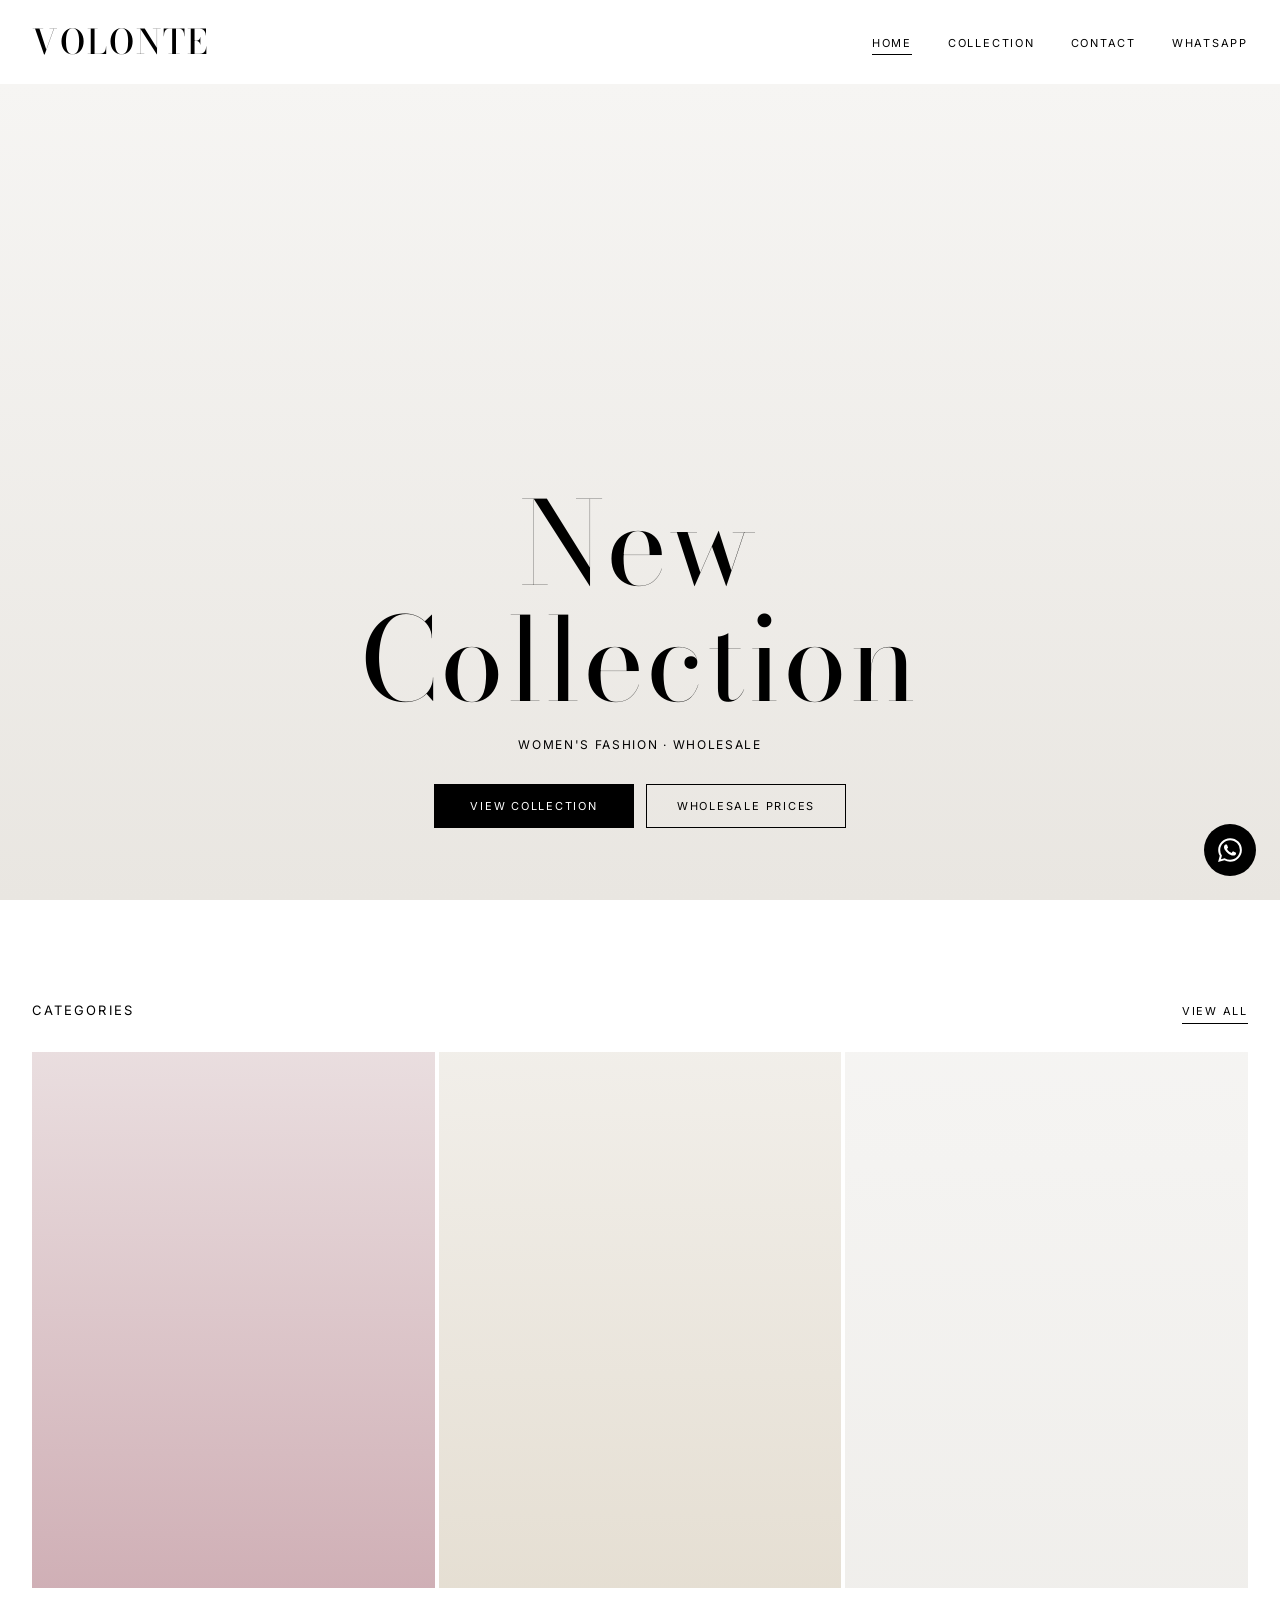
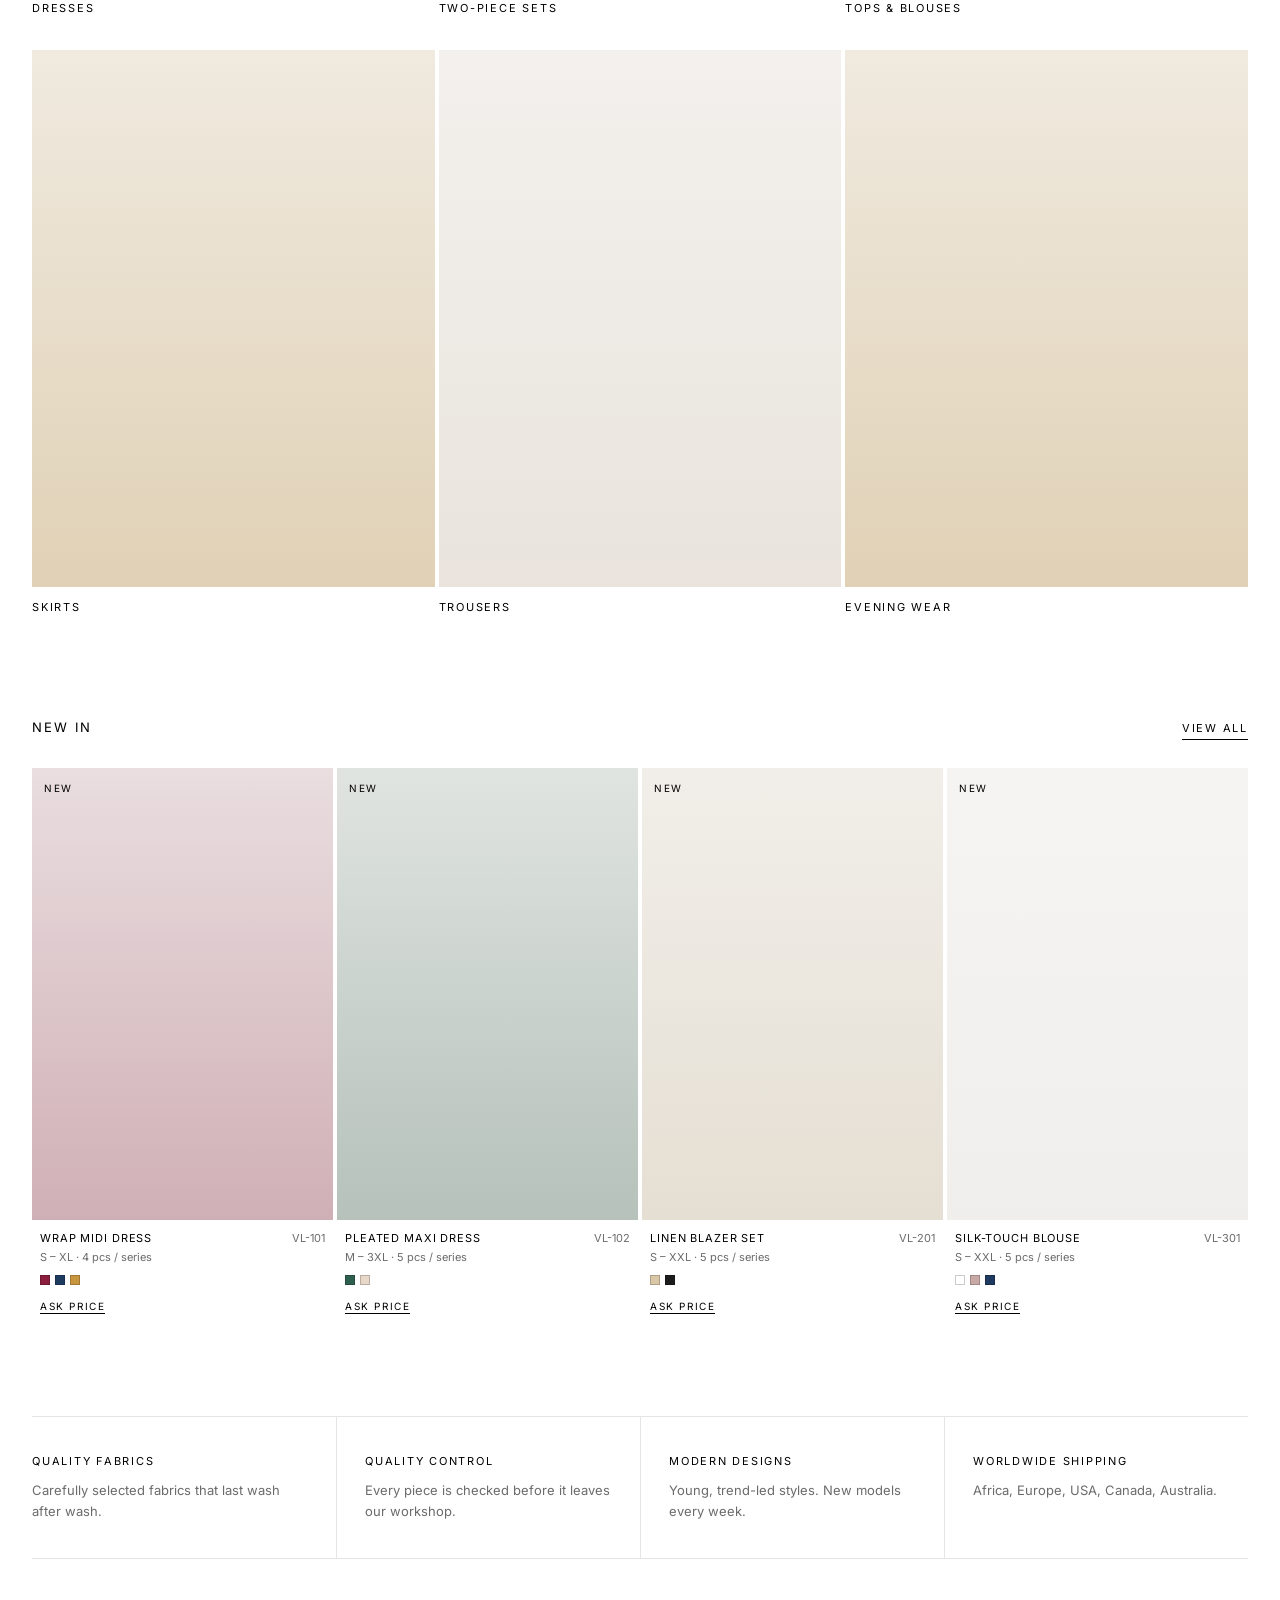
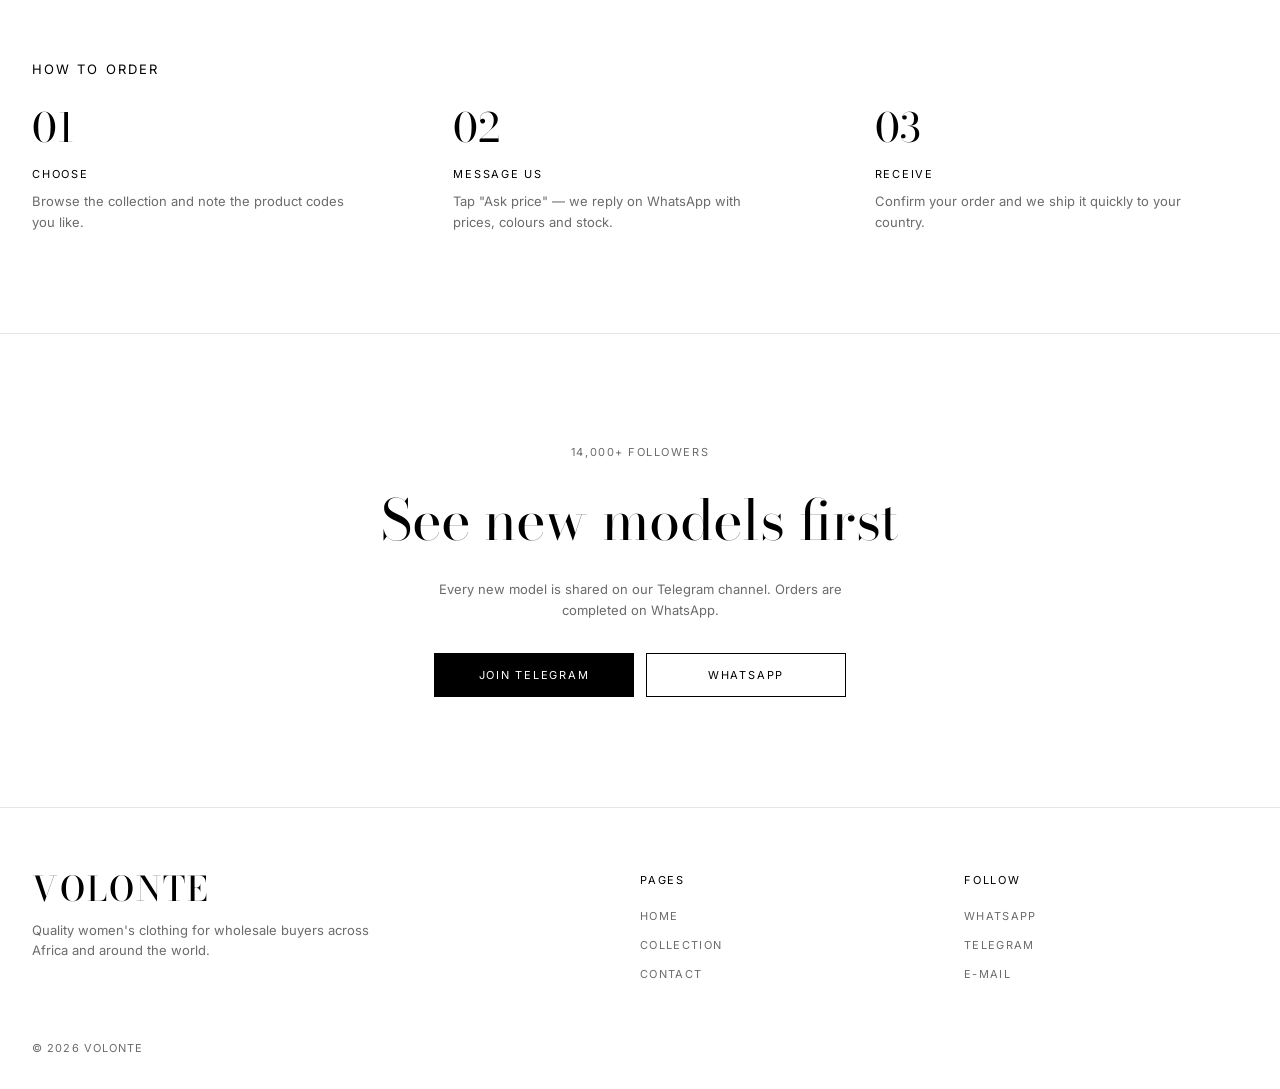
==== commit 894a2565: "Sade siyah-beyaz tasarım ve WhatsApp numarası - WhatsApp numarası eklendi (+90 536 239 00 91) - Beya" ====
--- a/index.html
+++ b/index.html
@@ -5,89 +5,36 @@
   <meta name="viewport" content="width=device-width, initial-scale=1.0">
   <title>VOLONTE — Wholesale Women's Clothing</title>
   <meta name="description" content="VOLONTE: quality women's clothing for wholesale buyers in Africa and worldwide.">
-  <meta name="theme-color" content="#faf6f0">
+  <meta name="theme-color" content="#ffffff">
   <link rel="preconnect" href="https://fonts.googleapis.com">
   <link rel="preconnect" href="https://fonts.gstatic.com" crossorigin>
-  <link href="https://fonts.googleapis.com/css2?family=Cormorant+Garamond:ital,wght@0,500;0,600;0,700;1,500&family=Inter:wght@400;500;600;700&display=swap" rel="stylesheet">
+  <link href="https://fonts.googleapis.com/css2?family=Bodoni+Moda:opsz,wght@6..96,400;6..96,500&family=Inter:wght@300;400;500&display=swap" rel="stylesheet">
   <link rel="stylesheet" href="css/style.css">
 </head>
 <body>
   <header class="site-header">
     <nav class="container nav" aria-label="Main">
-      <a class="logo" href="index.html">VOLONTE</a>
       <button class="menu-toggle" type="button" aria-label="Open menu" aria-expanded="false">
         <span></span><span></span><span></span>
       </button>
+      <a class="logo" href="index.html">VOLONTE</a>
       <ul class="nav-links">
         <li><a href="index.html" aria-current="page">Home</a></li>
         <li><a href="urunler.html">Collection</a></li>
         <li><a href="iletisim.html">Contact</a></li>
-        <li><a class="btn btn-wa" href="#" data-wa><svg viewBox="0 0 24 24" aria-hidden="true"><path d="M17.47 14.38c-.3-.15-1.76-.87-2.03-.97-.27-.1-.47-.15-.67.15-.2.3-.77.97-.94 1.17-.17.2-.35.22-.64.07-.3-.15-1.26-.46-2.4-1.48-.89-.79-1.49-1.77-1.66-2.07-.17-.3-.02-.46.13-.61.13-.13.3-.35.45-.52.15-.17.2-.3.3-.5.1-.2.05-.37-.02-.52-.08-.15-.67-1.61-.92-2.21-.24-.58-.49-.5-.67-.51h-.57c-.2 0-.52.07-.79.37-.27.3-1.04 1.02-1.04 2.48s1.07 2.88 1.21 3.08c.15.2 2.1 3.2 5.08 4.49.71.31 1.26.49 1.69.63.71.23 1.36.2 1.87.12.57-.09 1.76-.72 2.01-1.41.25-.7.25-1.29.17-1.41-.07-.13-.27-.2-.57-.35zM12.04 21.8h-.01a9.8 9.8 0 0 1-5-1.37l-.36-.21-3.72.98 1-3.63-.24-.37a9.8 9.8 0 0 1-1.5-5.23c0-5.42 4.41-9.83 9.84-9.83 2.63 0 5.1 1.03 6.95 2.88a9.77 9.77 0 0 1 2.88 6.96c0 5.42-4.42 9.82-9.84 9.82zm8.37-18.2A11.76 11.76 0 0 0 12.04.13C5.5.13.2 5.43.2 11.95c0 2.09.54 4.12 1.58 5.92L.1 24l6.27-1.64a11.8 11.8 0 0 0 5.66 1.44h.01c6.53 0 11.84-5.3 11.84-11.83 0-3.16-1.23-6.13-3.47-8.37z"/></svg> Order on WhatsApp</a></li>
+        <li><a href="#" data-wa>WhatsApp</a></li>
       </ul>
     </nav>
   </header>
 
   <main>
     <section class="hero">
-      <div class="container hero-grid">
-        <div>
-          <span class="eyebrow">Wholesale · Women's Fashion</span>
-          <h1>Modern style, <em>made to last.</em></h1>
-          <p class="lead">VOLONTE designs and produces quality women's clothing for boutiques and resellers. Fresh, modern models every season — shipped to Africa and worldwide.</p>
-          <div class="hero-actions">
-            <a class="btn btn-dark" href="urunler.html">View Collection</a>
-            <a class="btn btn-outline" href="#" data-wa><svg viewBox="0 0 24 24" aria-hidden="true"><path d="M17.47 14.38c-.3-.15-1.76-.87-2.03-.97-.27-.1-.47-.15-.67.15-.2.3-.77.97-.94 1.17-.17.2-.35.22-.64.07-.3-.15-1.26-.46-2.4-1.48-.89-.79-1.49-1.77-1.66-2.07-.17-.3-.02-.46.13-.61.13-.13.3-.35.45-.52.15-.17.2-.3.3-.5.1-.2.05-.37-.02-.52-.08-.15-.67-1.61-.92-2.21-.24-.58-.49-.5-.67-.51h-.57c-.2 0-.52.07-.79.37-.27.3-1.04 1.02-1.04 2.48s1.07 2.88 1.21 3.08c.15.2 2.1 3.2 5.08 4.49.71.31 1.26.49 1.69.63.71.23 1.36.2 1.87.12.57-.09 1.76-.72 2.01-1.41.25-.7.25-1.29.17-1.41-.07-.13-.27-.2-.57-.35zM12.04 21.8h-.01a9.8 9.8 0 0 1-5-1.37l-.36-.21-3.72.98 1-3.63-.24-.37a9.8 9.8 0 0 1-1.5-5.23c0-5.42 4.41-9.83 9.84-9.83 2.63 0 5.1 1.03 6.95 2.88a9.77 9.77 0 0 1 2.88 6.96c0 5.42-4.42 9.82-9.84 9.82zm8.37-18.2A11.76 11.76 0 0 0 12.04.13C5.5.13.2 5.43.2 11.95c0 2.09.54 4.12 1.58 5.92L.1 24l6.27-1.64a11.8 11.8 0 0 0 5.66 1.44h.01c6.53 0 11.84-5.3 11.84-11.83 0-3.16-1.23-6.13-3.47-8.37z"/></svg> Get Wholesale Prices</a>
-          </div>
-          <div class="stats">
-            <div><strong>14K+</strong><span>Telegram followers</span></div>
-            <div><strong>20+</strong><span>Countries served</span></div>
-            <div><strong>New</strong><span>Models every week</span></div>
-          </div>
-        </div>
-        <div class="hero-art">
-          <p>Quality you can feel.</p>
-        </div>
-      </div>
-    </section>
-
-    <section class="section section-alt">
-      <div class="container">
-        <div class="section-head">
-          <div>
-            <span class="eyebrow">Shop by category</span>
-            <h2>Our Collections</h2>
-          </div>
-          <a class="btn btn-outline" href="urunler.html">See all products</a>
-        </div>
-        <div class="cat-grid" id="kategori-kartlari"></div>
-      </div>
-    </section>
-
-    <section class="section">
-      <div class="container">
-        <div class="section-head">
-          <div>
-            <span class="eyebrow">Just arrived</span>
-            <h2>New Arrivals</h2>
-          </div>
-        </div>
-        <div class="product-grid" id="yeni-urunler"></div>
-      </div>
-    </section>
-
-    <section class="section section-alt">
-      <div class="container">
-        <div class="section-head">
-          <div>
-            <span class="eyebrow">Why VOLONTE</span>
-            <h2>Quality is our foundation</h2>
-          </div>
-        </div>
-        <div class="features">
-          <div class="feature"><div class="icon">✦</div><h3>Premium Fabrics</h3><p>Carefully selected fabrics that look beautiful and last wash after wash.</p></div>
-          <div class="feature"><div class="icon">✓</div><h3>Quality Control</h3><p>Every model is checked before it leaves our workshop.</p></div>
-          <div class="feature"><div class="icon">❖</div><h3>Modern Designs</h3><p>Young, trend-led styles chosen for today's women.</p></div>
-          <div class="feature"><div class="icon">➜</div><h3>Worldwide Shipping</h3><p>Africa, Europe, America, Canada, Australia and beyond.</p></div>
+      <div class="hero-inner">
+        <h1>New Collection</h1>
+        <p>Women's fashion · Wholesale</p>
+        <div class="hero-actions">
+          <a class="btn" href="urunler.html">View collection</a>
+          <a class="btn btn-outline" href="#" data-wa>Wholesale prices</a>
         </div>
       </div>
     </section>
@@ -95,29 +42,53 @@
     <section class="section">
       <div class="container">
         <div class="section-head">
-          <div>
-            <span class="eyebrow">Simple ordering</span>
-            <h2>How to order</h2>
-          </div>
+          <h2>Categories</h2>
+          <a class="text-link" href="urunler.html">View all</a>
         </div>
-        <div class="steps">
-          <div class="step"><h3>Choose models</h3><p>Browse the collection and note the product codes you like.</p></div>
-          <div class="step"><h3>Message us</h3><p>Tap "Ask price on WhatsApp" — we reply with prices, colours and stock.</p></div>
-          <div class="step"><h3>Receive your order</h3><p>Confirm your order and we ship it quickly to your country.</p></div>
+        <div class="cat-grid" id="kategori-kartlari"></div>
+      </div>
+    </section>
+
+    <section class="section" style="padding-top:0">
+      <div class="container">
+        <div class="section-head">
+          <h2>New in</h2>
+          <a class="text-link" href="urunler.html">View all</a>
+        </div>
+        <div class="product-grid" id="yeni-urunler"></div>
+      </div>
+    </section>
+
+    <section class="section" style="padding-top:0">
+      <div class="container">
+        <div class="info-strip">
+          <div><h3>Quality fabrics</h3><p>Carefully selected fabrics that last wash after wash.</p></div>
+          <div><h3>Quality control</h3><p>Every piece is checked before it leaves our workshop.</p></div>
+          <div><h3>Modern designs</h3><p>Young, trend-led styles. New models every week.</p></div>
+          <div><h3>Worldwide shipping</h3><p>Africa, Europe, USA, Canada, Australia.</p></div>
         </div>
       </div>
     </section>
 
     <section class="section" style="padding-top:0">
       <div class="container">
-        <div class="cta">
-          <span class="eyebrow">Join 14,000+ buyers</span>
-          <h2>See new models first</h2>
-          <p>We share every new model on our Telegram channel. Follow us and order directly on WhatsApp.</p>
-          <div class="hero-actions">
-            <a class="btn btn-tg" href="#" data-telegram><svg viewBox="0 0 24 24" aria-hidden="true"><path d="M9.78 15.27l-.4 5.6c.57 0 .82-.25 1.12-.54l2.68-2.56 5.56 4.07c1.02.57 1.74.27 2.01-.94l3.65-17.1c.32-1.5-.54-2.09-1.54-1.72L1.4 10.37c-1.47.57-1.45 1.39-.25 1.76l5.5 1.71L19.4 5.8c.6-.4 1.15-.18.7.22z"/></svg> Join Telegram</a>
-            <a class="btn btn-wa" href="#" data-wa><svg viewBox="0 0 24 24" aria-hidden="true"><path d="M17.47 14.38c-.3-.15-1.76-.87-2.03-.97-.27-.1-.47-.15-.67.15-.2.3-.77.97-.94 1.17-.17.2-.35.22-.64.07-.3-.15-1.26-.46-2.4-1.48-.89-.79-1.49-1.77-1.66-2.07-.17-.3-.02-.46.13-.61.13-.13.3-.35.45-.52.15-.17.2-.3.3-.5.1-.2.05-.37-.02-.52-.08-.15-.67-1.61-.92-2.21-.24-.58-.49-.5-.67-.51h-.57c-.2 0-.52.07-.79.37-.27.3-1.04 1.02-1.04 2.48s1.07 2.88 1.21 3.08c.15.2 2.1 3.2 5.08 4.49.71.31 1.26.49 1.69.63.71.23 1.36.2 1.87.12.57-.09 1.76-.72 2.01-1.41.25-.7.25-1.29.17-1.41-.07-.13-.27-.2-.57-.35zM12.04 21.8h-.01a9.8 9.8 0 0 1-5-1.37l-.36-.21-3.72.98 1-3.63-.24-.37a9.8 9.8 0 0 1-1.5-5.23c0-5.42 4.41-9.83 9.84-9.83 2.63 0 5.1 1.03 6.95 2.88a9.77 9.77 0 0 1 2.88 6.96c0 5.42-4.42 9.82-9.84 9.82zm8.37-18.2A11.76 11.76 0 0 0 12.04.13C5.5.13.2 5.43.2 11.95c0 2.09.54 4.12 1.58 5.92L.1 24l6.27-1.64a11.8 11.8 0 0 0 5.66 1.44h.01c6.53 0 11.84-5.3 11.84-11.83 0-3.16-1.23-6.13-3.47-8.37z"/></svg> WhatsApp</a>
-          </div>
+        <div class="section-head"><h2>How to order</h2></div>
+        <div class="steps">
+          <div class="step"><h3>Choose</h3><p>Browse the collection and note the product codes you like.</p></div>
+          <div class="step"><h3>Message us</h3><p>Tap "Ask price" — we reply on WhatsApp with prices, colours and stock.</p></div>
+          <div class="step"><h3>Receive</h3><p>Confirm your order and we ship it quickly to your country.</p></div>
+        </div>
+      </div>
+    </section>
+
+    <section class="cta">
+      <div class="container">
+        <span class="label">14,000+ followers</span>
+        <h2>See new models first</h2>
+        <p>Every new model is shared on our Telegram channel. Orders are completed on WhatsApp.</p>
+        <div class="hero-actions">
+          <a class="btn" href="#" data-telegram>Join Telegram</a>
+          <a class="btn btn-outline" href="#" data-wa>WhatsApp</a>
         </div>
       </div>
     </section>
@@ -139,15 +110,15 @@
           </ul>
         </div>
         <div>
-          <h4>Contact</h4>
+          <h4>Follow</h4>
           <ul>
             <li><a href="#" data-wa>WhatsApp</a></li>
             <li><a href="#" data-telegram>Telegram</a></li>
-            <li><a href="#" data-email></a></li>
+            <li><a href="#" data-email-btn>E-mail</a></li>
           </ul>
         </div>
       </div>
-      <p class="footer-bottom">© <span data-yil></span> VOLONTE. All rights reserved.</p>
+      <p class="footer-bottom">© <span data-yil></span> VOLONTE</p>
     </div>
   </footer>
 
--- a/css/style.css
+++ b/css/style.css
@@ -1,24 +1,18 @@
 /* =====================================================
-   VOLONTE — TASARIM
+   VOLONTE — TASARIM (sade, modern, siyah-beyaz)
    Ana renkleri değiştirmek için sadece :root bölümünü düzenleyin.
    ===================================================== */
 
 :root {
-  --ink: #1c1a17;
-  --ink-soft: #5c554c;
-  --cream: #faf6f0;
-  --sand: #f1e9dd;
-  --line: #e4d9c9;
-  --gold: #b8893b;
-  --gold-dark: #8f6a2c;
-  --white: #ffffff;
-  --wa: #1fa855;
-  --wa-dark: #178a45;
-  --radius: 14px;
-  --shadow: 0 10px 30px rgba(28, 26, 23, 0.08);
-  --serif: "Cormorant Garamond", Georgia, "Times New Roman", serif;
-  --sans: "Inter", system-ui, -apple-system, "Segoe UI", Roboto, sans-serif;
-  --max: 1180px;
+  --ink: #000000;
+  --ink-soft: #6b6b6b;
+  --bg: #ffffff;
+  --soft: #f4f3f1;
+  --line: #e5e5e5;
+  --logo: "Bodoni Moda", "Didot", "Bodoni 72", Georgia, serif;
+  --sans: "Inter", "Helvetica Neue", Helvetica, Arial, sans-serif;
+  --max: 1440px;
+  --pad: 32px;
 }
 
 *,
@@ -30,309 +24,236 @@
 body {
   margin: 0;
   font-family: var(--sans);
-  font-size: 16px;
+  font-size: 13px;
+  font-weight: 400;
   line-height: 1.6;
   color: var(--ink);
-  background: var(--cream);
+  background: var(--bg);
   -webkit-font-smoothing: antialiased;
 }
 
 img { max-width: 100%; display: block; }
-a { color: inherit; }
-
-h1, h2, h3 {
-  font-family: var(--serif);
-  font-weight: 600;
-  line-height: 1.15;
-  margin: 0 0 0.5em;
-  letter-spacing: 0.01em;
-}
+a { color: inherit; text-decoration: none; }
+
+h1, h2, h3, h4 { margin: 0; font-weight: 400; }
 
 .container {
   width: 100%;
   max-width: var(--max);
   margin: 0 auto;
-  padding: 0 20px;
-}
-
-.eyebrow {
-  display: inline-block;
-  font-size: 12px;
-  font-weight: 600;
-  letter-spacing: 0.22em;
-  text-transform: uppercase;
-  color: var(--gold-dark);
+  padding: 0 var(--pad);
+}
+
+.label {
+  display: block;
+  font-size: 11px;
+  letter-spacing: 0.14em;
+  text-transform: uppercase;
+  color: var(--ink-soft);
   margin-bottom: 14px;
 }
 
-/* ---------- Butonlar ---------- */
+/* ---------- Butonlar ve bağlantılar ---------- */
 .btn {
   display: inline-flex;
   align-items: center;
   justify-content: center;
-  gap: 8px;
-  padding: 14px 26px;
-  border-radius: 999px;
-  font-weight: 600;
-  font-size: 15px;
-  text-decoration: none;
-  border: 1.5px solid transparent;
+  gap: 10px;
+  min-width: 200px;
+  padding: 14px 28px;
+  font: 400 11px var(--sans);
+  letter-spacing: 0.16em;
+  text-transform: uppercase;
+  border: 1px solid var(--ink);
+  background: var(--ink);
+  color: var(--bg);
   cursor: pointer;
-  transition: background 0.2s, color 0.2s, border-color 0.2s, transform 0.2s;
-}
-.btn:hover { transform: translateY(-1px); }
-.btn-dark { background: var(--ink); color: var(--cream); }
-.btn-dark:hover { background: #000; }
-.btn-outline { border-color: var(--ink); color: var(--ink); background: transparent; }
-.btn-outline:hover { background: var(--ink); color: var(--cream); }
-.btn-light { background: var(--cream); color: var(--ink); }
-.btn-wa { background: var(--wa); color: #fff; }
-.btn-wa:hover { background: var(--wa-dark); }
-.btn-tg { background: #229ed9; color: #fff; }
-.btn-tg:hover { background: #1b87bb; }
+  transition: background 0.2s, color 0.2s;
+}
+.btn:hover { background: var(--bg); color: var(--ink); }
+.btn-outline { background: transparent; color: var(--ink); }
+.btn-outline:hover { background: var(--ink); color: var(--bg); }
 .btn-block { width: 100%; }
-.btn svg { width: 18px; height: 18px; fill: currentColor; flex-shrink: 0; }
+.btn svg { width: 16px; height: 16px; fill: currentColor; flex-shrink: 0; }
+
+.text-link {
+  font-size: 11px;
+  letter-spacing: 0.16em;
+  text-transform: uppercase;
+  border-bottom: 1px solid currentColor;
+  padding-bottom: 2px;
+}
+.text-link:hover { color: var(--ink-soft); }
 
 /* ---------- Üst menü ---------- */
 .site-header {
   position: sticky;
   top: 0;
   z-index: 50;
-  background: rgba(250, 246, 240, 0.92);
-  backdrop-filter: blur(10px);
-  -webkit-backdrop-filter: blur(10px);
-  border-bottom: 1px solid var(--line);
+  background: rgba(255, 255, 255, 0.96);
+  backdrop-filter: blur(8px);
+  -webkit-backdrop-filter: blur(8px);
 }
 .nav {
   display: flex;
   align-items: center;
   justify-content: space-between;
-  height: 72px;
+  height: 84px;
 }
 .logo {
-  font-family: var(--serif);
-  font-size: 28px;
-  font-weight: 700;
-  letter-spacing: 0.28em;
-  text-decoration: none;
+  font-family: var(--logo);
+  font-size: 34px;
+  font-weight: 500;
+  letter-spacing: 0.06em;
+  line-height: 1;
 }
 .nav-links {
   display: flex;
   align-items: center;
-  gap: 34px;
+  gap: 36px;
   list-style: none;
   margin: 0;
   padding: 0;
 }
 .nav-links a {
-  text-decoration: none;
-  font-size: 14px;
-  font-weight: 500;
-  letter-spacing: 0.08em;
-  text-transform: uppercase;
-  color: var(--ink-soft);
-  padding: 6px 0;
-  border-bottom: 1.5px solid transparent;
+  font-size: 11px;
+  letter-spacing: 0.16em;
+  text-transform: uppercase;
+  padding: 4px 0;
+  border-bottom: 1px solid transparent;
 }
 .nav-links a:hover,
-.nav-links a[aria-current="page"] { color: var(--ink); border-color: var(--gold); }
-.nav-links .btn { padding: 10px 20px; font-size: 13px; letter-spacing: 0.04em; text-transform: none; color: #fff; border: none; }
+.nav-links a[aria-current="page"] { border-color: var(--ink); }
+.nav-links svg { display: none; }
 
 .menu-toggle {
   display: none;
-  width: 44px;
-  height: 44px;
+  width: 40px;
+  height: 40px;
   border: none;
   background: transparent;
   cursor: pointer;
-  padding: 10px;
+  padding: 10px 6px;
 }
 .menu-toggle span {
   display: block;
-  height: 2px;
+  height: 1px;
   background: var(--ink);
-  margin: 5px 0;
-  border-radius: 2px;
+  margin: 6px 0;
 }
 
 /* ---------- Ana sayfa: giriş ---------- */
 .hero {
   position: relative;
-  overflow: hidden;
-  padding: 90px 0 100px;
-  background:
-    radial-gradient(circle at 85% 20%, rgba(184, 137, 59, 0.18), transparent 45%),
-    radial-gradient(circle at 10% 90%, rgba(139, 30, 63, 0.10), transparent 40%),
-    var(--cream);
-}
-.hero-grid {
-  display: grid;
-  grid-template-columns: 1.1fr 0.9fr;
-  gap: 60px;
-  align-items: center;
-}
-.hero h1 { font-size: clamp(40px, 6vw, 72px); }
-.hero h1 em { font-style: italic; color: var(--gold-dark); }
-.hero p.lead { font-size: 18px; color: var(--ink-soft); max-width: 520px; margin: 0 0 32px; }
-.hero-actions { display: flex; flex-wrap: wrap; gap: 14px; }
-
-.hero-art {
-  position: relative;
-  aspect-ratio: 4 / 5;
-  border-radius: 200px 200px var(--radius) var(--radius);
-  background: linear-gradient(160deg, #c8963e 0%, #8b1e3f 55%, #3a1424 100%);
-  box-shadow: var(--shadow);
+  height: calc(100vh - 84px);
+  min-height: 520px;
+  max-height: 900px;
+  background: url("../resimler/kapak.jpg") center / cover no-repeat, linear-gradient(180deg, #f6f5f3 0%, #e9e6e1 100%);
   display: flex;
   align-items: flex-end;
-  padding: 32px;
-  color: var(--cream);
-}
-.hero-art::before {
-  content: "";
-  position: absolute;
-  inset: 16px;
-  border: 1px solid rgba(250, 246, 240, 0.4);
-  border-radius: 190px 190px 8px 8px;
-}
-.hero-art p { font-family: var(--serif); font-size: 26px; font-style: italic; margin: 0; position: relative; }
-
-.stats {
-  display: flex;
-  flex-wrap: wrap;
-  gap: 40px;
-  margin-top: 48px;
-}
-.stats strong { display: block; font-family: var(--serif); font-size: 34px; line-height: 1; }
-.stats span { font-size: 13px; color: var(--ink-soft); letter-spacing: 0.04em; }
+  justify-content: center;
+  text-align: center;
+  padding-bottom: 72px;
+}
+.hero-inner { max-width: 640px; padding: 0 20px; }
+.hero h1 {
+  font-family: var(--logo);
+  font-size: clamp(44px, 9vw, 120px);
+  font-weight: 400;
+  letter-spacing: 0.02em;
+  line-height: 1;
+  margin-bottom: 18px;
+}
+.hero p {
+  font-size: 12px;
+  letter-spacing: 0.14em;
+  text-transform: uppercase;
+  margin: 0 0 30px;
+}
+.hero-actions { display: flex; flex-wrap: wrap; justify-content: center; gap: 12px; }
 
 /* ---------- Bölümler ---------- */
-.section { padding: 90px 0; }
-.section-alt { background: var(--sand); }
+.section { padding: 100px 0; }
 .section-head {
   display: flex;
-  flex-wrap: wrap;
-  align-items: flex-end;
+  align-items: baseline;
   justify-content: space-between;
   gap: 20px;
-  margin-bottom: 42px;
-}
-.section-head h2 { font-size: clamp(32px, 4vw, 46px); margin: 0; }
-.section-head p { color: var(--ink-soft); margin: 8px 0 0; max-width: 520px; }
-
-/* Kategori kartları */
+  margin-bottom: 28px;
+}
+.section-head h2 {
+  font-size: 13px;
+  letter-spacing: 0.16em;
+  text-transform: uppercase;
+}
+
+/* Kategoriler */
 .cat-grid {
   display: grid;
   grid-template-columns: repeat(3, 1fr);
-  gap: 20px;
-}
-.cat-card {
-  position: relative;
-  display: flex;
-  flex-direction: column;
-  justify-content: flex-end;
-  min-height: 260px;
-  padding: 28px;
-  border-radius: var(--radius);
-  text-decoration: none;
-  color: var(--cream);
-  background:
-    linear-gradient(180deg, rgba(0, 0, 0, 0.25) 0%, rgba(0, 0, 0, 0.1) 35%, rgba(0, 0, 0, 0.6) 100%),
-    linear-gradient(145deg, var(--c), color-mix(in srgb, var(--c) 55%, #000));
-  text-shadow: 0 1px 8px rgba(0, 0, 0, 0.25);
-  overflow: hidden;
-  transition: transform 0.3s, box-shadow 0.3s;
-}
-.cat-card:hover { transform: translateY(-4px); box-shadow: var(--shadow); }
-.cat-card h3 { font-size: 30px; margin-bottom: 4px; }
-.cat-card p { margin: 0 0 14px; font-size: 14px; opacity: 0.85; }
-.cat-count {
-  position: absolute;
-  top: 22px;
-  left: 28px;
+  gap: 32px 4px;
+}
+.cat-media { aspect-ratio: 3 / 4; overflow: hidden; background: var(--soft); }
+.cat-media img,
+.cat-media .placeholder { transition: transform 0.6s ease; }
+.cat-card:hover .cat-media img,
+.cat-card:hover .cat-media .placeholder { transform: scale(1.03); }
+.cat-card h3 {
+  margin-top: 12px;
   font-size: 11px;
-  font-weight: 600;
-  letter-spacing: 0.18em;
-  text-transform: uppercase;
-  opacity: 0.85;
-}
-.cat-link { font-size: 13px; font-weight: 600; letter-spacing: 0.06em; }
-
-/* Neden biz */
-.features {
+  letter-spacing: 0.16em;
+  text-transform: uppercase;
+}
+
+/* Bilgi şeridi */
+.info-strip {
   display: grid;
   grid-template-columns: repeat(4, 1fr);
-  gap: 28px;
-}
-.feature {
-  padding: 28px;
-  background: var(--white);
-  border-radius: var(--radius);
-  border: 1px solid var(--line);
-}
-.feature .icon {
-  width: 46px;
-  height: 46px;
-  border-radius: 50%;
-  display: grid;
-  place-items: center;
-  background: var(--sand);
-  color: var(--gold-dark);
-  font-size: 20px;
-  margin-bottom: 18px;
-}
-.feature h3 { font-size: 22px; }
-.feature p { margin: 0; font-size: 15px; color: var(--ink-soft); }
-
-/* Nasıl sipariş verilir */
+  border-top: 1px solid var(--line);
+  border-bottom: 1px solid var(--line);
+}
+.info-strip div { padding: 36px 28px 36px 0; }
+.info-strip div + div { padding-left: 28px; border-left: 1px solid var(--line); }
+.info-strip h3 { font-size: 11px; letter-spacing: 0.16em; text-transform: uppercase; margin-bottom: 10px; }
+.info-strip p { margin: 0; color: var(--ink-soft); }
+
+/* Sipariş adımları */
 .steps {
   display: grid;
   grid-template-columns: repeat(3, 1fr);
-  gap: 28px;
+  gap: 48px;
   counter-reset: adim;
 }
-.step { position: relative; padding-top: 58px; }
 .step::before {
   counter-increment: adim;
   content: "0" counter(adim);
-  position: absolute;
-  top: 0;
-  left: 0;
-  font-family: var(--serif);
-  font-size: 44px;
+  display: block;
+  font-family: var(--logo);
+  font-size: 40px;
   line-height: 1;
-  color: var(--gold);
-}
-.step h3 { font-size: 24px; }
-.step p { margin: 0; color: var(--ink-soft); }
-
-/* Çağrı bandı */
-.cta {
-  background: var(--ink);
-  color: var(--cream);
-  border-radius: 24px;
-  padding: 60px 40px;
-  text-align: center;
-}
-.cta h2 { font-size: clamp(30px, 4vw, 44px); }
-.cta p { color: rgba(250, 246, 240, 0.75); max-width: 560px; margin: 0 auto 28px; }
+  margin-bottom: 18px;
+}
+.step h3 { font-size: 11px; letter-spacing: 0.16em; text-transform: uppercase; margin-bottom: 8px; }
+.step p { margin: 0; color: var(--ink-soft); max-width: 320px; }
+
+/* Kapanış bölümü */
+.cta { text-align: center; padding: 110px 20px; border-top: 1px solid var(--line); }
+.cta h2 { font-family: var(--logo); font-size: clamp(32px, 5vw, 56px); margin-bottom: 14px; }
+.cta p { color: var(--ink-soft); max-width: 460px; margin: 0 auto 32px; }
 .cta .hero-actions { justify-content: center; }
 
 /* ---------- Sayfa başlığı ---------- */
-.page-hero {
-  padding: 70px 0 40px;
-  text-align: center;
-  border-bottom: 1px solid var(--line);
-}
-.page-hero h1 { font-size: clamp(40px, 5vw, 60px); }
-.page-hero p { color: var(--ink-soft); max-width: 600px; margin: 0 auto; }
+.page-hero { padding: 64px 0 24px; }
+.page-hero h1 { font-size: 13px; letter-spacing: 0.16em; text-transform: uppercase; margin-bottom: 8px; }
+.page-hero p { color: var(--ink-soft); max-width: 560px; margin: 0; }
 
 /* ---------- Ürünler ---------- */
 .filter-bar {
   position: sticky;
-  top: 72px;
+  top: 84px;
   z-index: 20;
-  background: var(--cream);
-  padding: 18px 0;
+  background: var(--bg);
+  padding: 14px 0;
   border-bottom: 1px solid var(--line);
 }
 .filter-inner {
@@ -343,7 +264,7 @@
 }
 .chips {
   display: flex;
-  gap: 10px;
+  gap: 28px;
   overflow-x: auto;
   scrollbar-width: none;
   -webkit-overflow-scrolling: touch;
@@ -351,220 +272,194 @@
 .chips::-webkit-scrollbar { display: none; }
 .chip {
   flex-shrink: 0;
-  padding: 9px 18px;
-  border-radius: 999px;
-  border: 1px solid var(--line);
-  background: var(--white);
-  font: 500 14px var(--sans);
+  padding: 4px 0;
+  border: none;
+  border-bottom: 1px solid transparent;
+  background: none;
+  font: 400 11px var(--sans);
+  letter-spacing: 0.16em;
+  text-transform: uppercase;
   color: var(--ink-soft);
   cursor: pointer;
-  transition: all 0.2s;
-}
-.chip:hover { border-color: var(--ink); color: var(--ink); }
-.chip.active { background: var(--ink); border-color: var(--ink); color: var(--cream); }
-.count { flex-shrink: 0; font-size: 14px; color: var(--ink-soft); }
+}
+.chip:hover { color: var(--ink); }
+.chip.active { color: var(--ink); border-color: var(--ink); }
+.count { flex-shrink: 0; font-size: 11px; letter-spacing: 0.1em; text-transform: uppercase; color: var(--ink-soft); }
 
 .product-grid {
   display: grid;
   grid-template-columns: repeat(4, 1fr);
-  gap: 24px;
-}
-.product {
-  display: flex;
-  flex-direction: column;
-  background: var(--white);
-  border-radius: var(--radius);
+  gap: 40px 4px;
+}
+.product-media {
+  position: relative;
+  display: block;
+  aspect-ratio: 2 / 3;
   overflow: hidden;
-  border: 1px solid var(--line);
-  transition: box-shadow 0.3s, transform 0.3s;
-}
-.product:hover { box-shadow: var(--shadow); transform: translateY(-3px); }
-.product-media { position: relative; aspect-ratio: 3 / 4; background: var(--sand); }
+  background: var(--soft);
+}
 .product-media img { width: 100%; height: 100%; object-fit: cover; }
 .placeholder {
   width: 100%;
   height: 100%;
-  display: grid;
-  place-items: center;
-  background:
-    radial-gradient(circle at 30% 20%, rgba(255, 255, 255, 0.25), transparent 50%),
-    linear-gradient(160deg, var(--c), color-mix(in srgb, var(--c) 60%, #000));
-}
-.placeholder span {
-  font-family: var(--serif);
-  font-size: 26px;
-  letter-spacing: 0.12em;
-  color: #fff;
-  padding: 8px 18px;
-  background: rgba(28, 26, 23, 0.28);
-  border: 1px solid rgba(255, 255, 255, 0.55);
+  background: linear-gradient(180deg, color-mix(in srgb, var(--c) 10%, #f4f3f1), color-mix(in srgb, var(--c) 28%, #eae8e4));
 }
 .badge {
   position: absolute;
-  top: 14px;
-  left: 14px;
-  background: var(--cream);
-  color: var(--ink);
-  font-size: 11px;
-  font-weight: 700;
-  letter-spacing: 0.14em;
-  text-transform: uppercase;
-  padding: 5px 12px;
-  border-radius: 999px;
-}
-.product-body { padding: 18px 18px 20px; display: flex; flex-direction: column; flex: 1; }
-.product-cat { margin: 0 0 4px; font-size: 11px; font-weight: 600; letter-spacing: 0.16em; text-transform: uppercase; color: var(--gold-dark); }
-.product h3 { font-size: 22px; margin: 0 0 2px; }
-.product-code { margin: 0 0 10px; font-size: 13px; color: var(--ink-soft); }
-.product-meta { list-style: none; padding: 0; margin: 0 0 12px; font-size: 13px; color: var(--ink-soft); }
-.dots { display: flex; gap: 6px; margin-bottom: 16px; }
-.dot { width: 16px; height: 16px; border-radius: 50%; border: 1px solid rgba(0, 0, 0, 0.15); }
-.product .btn { margin-top: auto; padding: 11px 16px; font-size: 14px; }
-.empty { grid-column: 1 / -1; text-align: center; color: var(--ink-soft); padding: 40px 0; }
+  top: 12px;
+  left: 12px;
+  font-size: 10px;
+  letter-spacing: 0.16em;
+  text-transform: uppercase;
+}
+.product-body { padding: 10px 8px 0; }
+.product-row { display: flex; justify-content: space-between; gap: 12px; align-items: baseline; }
+.product h3 { font-size: 11px; letter-spacing: 0.08em; text-transform: uppercase; }
+.product-code { font-size: 11px; color: var(--ink-soft); flex-shrink: 0; }
+.product-meta { margin: 2px 0 8px; font-size: 11px; color: var(--ink-soft); }
+.dots { display: flex; gap: 5px; margin-bottom: 10px; }
+.dot { width: 10px; height: 10px; border: 1px solid rgba(0, 0, 0, 0.2); }
+.product-link {
+  font-size: 10px;
+  letter-spacing: 0.16em;
+  text-transform: uppercase;
+  border-bottom: 1px solid var(--ink);
+  padding-bottom: 1px;
+}
+.product-link:hover { color: var(--ink-soft); border-color: var(--ink-soft); }
+.empty { grid-column: 1 / -1; text-align: center; color: var(--ink-soft); padding: 60px 0; }
 
 /* ---------- İletişim ---------- */
 .contact-grid {
   display: grid;
   grid-template-columns: repeat(3, 1fr);
-  gap: 24px;
+  gap: 48px;
 }
 .contact-card {
-  background: var(--white);
-  border: 1px solid var(--line);
-  border-radius: var(--radius);
-  padding: 32px 28px;
   display: flex;
   flex-direction: column;
-}
-.contact-card h3 { font-size: 26px; }
-.contact-card p { color: var(--ink-soft); margin: 0 0 22px; flex: 1; }
-.contact-card .value { font-weight: 600; color: var(--ink); word-break: break-word; }
-.contact-card.highlight { background: var(--ink); color: var(--cream); border-color: var(--ink); }
-.contact-card.highlight p { color: rgba(250, 246, 240, 0.75); }
-.contact-card.highlight .value { color: var(--cream); }
+  padding-top: 24px;
+  border-top: 1px solid var(--ink);
+}
+.contact-card h3 { font-family: var(--logo); font-size: 30px; margin-bottom: 10px; }
+.contact-card p { color: var(--ink-soft); margin: 0 0 24px; flex: 1; }
+.contact-card .value { display: inline-block; margin-top: 6px; color: var(--ink); font-size: 14px; letter-spacing: 0.04em; word-break: break-word; }
+.contact-card .btn { align-self: flex-start; }
 
 .info-list {
   display: grid;
   grid-template-columns: repeat(3, 1fr);
-  gap: 24px;
-  margin-top: 40px;
-  padding: 30px;
-  border: 1px solid var(--line);
-  border-radius: var(--radius);
-}
-.info-list h4 { margin: 0 0 4px; font-size: 12px; letter-spacing: 0.16em; text-transform: uppercase; color: var(--gold-dark); }
-.info-list p { margin: 0; }
-
-.faq { max-width: 780px; margin: 0 auto; }
-.faq details {
-  border-bottom: 1px solid var(--line);
-  padding: 20px 0;
-}
+  gap: 48px;
+  margin-top: 80px;
+}
+.info-list h4 { margin: 0 0 6px; font-size: 11px; letter-spacing: 0.16em; text-transform: uppercase; }
+.info-list p { margin: 0; color: var(--ink-soft); }
+
+.faq { max-width: 720px; }
+.faq details { border-bottom: 1px solid var(--line); padding: 20px 0; }
+.faq details:first-child { border-top: 1px solid var(--line); }
 .faq summary {
   cursor: pointer;
-  font-family: var(--serif);
-  font-size: 22px;
-  font-weight: 600;
+  font-size: 11px;
+  letter-spacing: 0.14em;
+  text-transform: uppercase;
   list-style: none;
   display: flex;
   justify-content: space-between;
   gap: 16px;
 }
 .faq summary::-webkit-details-marker { display: none; }
-.faq summary::after { content: "+"; color: var(--gold); font-size: 26px; line-height: 1; }
-.faq details[open] summary::after { content: "–"; }
-.faq details p { margin: 12px 0 0; color: var(--ink-soft); }
+.faq summary::after { content: "+"; font-size: 16px; line-height: 1; }
+.faq details[open] summary::after { content: "−"; }
+.faq details p { margin: 14px 0 0; color: var(--ink-soft); max-width: 600px; }
 
 /* ---------- Alt bilgi ---------- */
-.site-footer {
-  background: var(--ink);
-  color: rgba(250, 246, 240, 0.7);
-  padding: 60px 0 30px;
-  margin-top: 0;
-}
+.site-footer { border-top: 1px solid var(--line); padding: 64px 0 32px; }
 .footer-grid {
   display: grid;
-  grid-template-columns: 1.4fr 1fr 1fr;
+  grid-template-columns: 2fr 1fr 1fr;
   gap: 40px;
-  padding-bottom: 40px;
-  border-bottom: 1px solid rgba(250, 246, 240, 0.12);
-}
-.site-footer .logo { color: var(--cream); display: inline-block; margin-bottom: 12px; }
-.site-footer h4 { color: var(--cream); font-size: 12px; letter-spacing: 0.18em; text-transform: uppercase; margin: 0 0 16px; }
+  padding-bottom: 48px;
+}
+.site-footer .logo { display: inline-block; margin-bottom: 14px; }
+.site-footer p { color: var(--ink-soft); max-width: 340px; margin: 0; }
+.site-footer h4 { font-size: 11px; letter-spacing: 0.16em; text-transform: uppercase; margin: 0 0 16px; }
 .site-footer ul { list-style: none; margin: 0; padding: 0; }
 .site-footer li { margin-bottom: 8px; }
-.site-footer a { text-decoration: none; }
-.site-footer a:hover { color: var(--cream); }
-.footer-bottom { padding-top: 24px; font-size: 13px; text-align: center; }
+.site-footer li a { font-size: 11px; letter-spacing: 0.12em; text-transform: uppercase; color: var(--ink-soft); }
+.site-footer li a:hover { color: var(--ink); }
+.footer-bottom { font-size: 11px; letter-spacing: 0.1em; text-transform: uppercase; color: var(--ink-soft); }
 
 /* Sabit WhatsApp butonu */
 .wa-float {
   position: fixed;
-  right: 20px;
-  bottom: 20px;
+  right: 24px;
+  bottom: 24px;
   z-index: 60;
-  width: 58px;
-  height: 58px;
+  width: 52px;
+  height: 52px;
   border-radius: 50%;
-  background: var(--wa);
+  background: var(--ink);
   display: grid;
   place-items: center;
-  box-shadow: 0 8px 24px rgba(31, 168, 85, 0.4);
   transition: transform 0.2s;
 }
 .wa-float:hover { transform: scale(1.06); }
-.wa-float svg { width: 30px; height: 30px; fill: #fff; }
+.wa-float svg { width: 24px; height: 24px; fill: #fff; }
 
 /* ---------- Tablet ---------- */
 @media (max-width: 1024px) {
+  :root { --pad: 24px; }
   .product-grid { grid-template-columns: repeat(3, 1fr); }
-  .features { grid-template-columns: repeat(2, 1fr); }
+  .info-strip { grid-template-columns: repeat(2, 1fr); }
+  .info-strip div:nth-child(3) { padding-left: 0; border-left: none; }
+  .info-strip div:nth-child(n+3) { border-top: 1px solid var(--line); }
 }
 
 /* ---------- Telefon ---------- */
 @media (max-width: 820px) {
-  .menu-toggle { display: block; }
+  :root { --pad: 16px; }
+  .nav { height: 64px; }
+  .logo { font-size: 28px; }
+  .menu-toggle { display: block; order: -1; margin-left: -6px; }
+  .nav .logo { position: absolute; left: 50%; transform: translateX(-50%); }
   .nav-links {
     position: absolute;
-    top: 72px;
+    top: 64px;
     left: 0;
     right: 0;
+    height: calc(100vh - 64px);
+    height: calc(100dvh - 64px);
     flex-direction: column;
-    align-items: stretch;
-    gap: 0;
-    padding: 8px 20px 20px;
-    background: var(--cream);
-    border-bottom: 1px solid var(--line);
+    align-items: flex-start;
+    gap: 22px;
+    padding: 32px var(--pad);
+    background: var(--bg);
     display: none;
   }
   .nav-links.open { display: flex; }
-  .nav-links li { border-bottom: 1px solid var(--line); }
-  .nav-links li:last-child { border: none; padding-top: 16px; }
-  .nav-links a { display: block; padding: 14px 0; border: none; }
-  .nav-links .btn { display: flex; padding: 14px; }
-
-  .hero { padding: 50px 0 70px; }
-  .hero-grid { grid-template-columns: 1fr; gap: 40px; }
-  .hero-art { max-width: 360px; width: 100%; margin: 0 auto; }
+  .nav-links a { font-size: 13px; }
+  .nav::after { content: ""; width: 40px; }
+
+  .hero { height: calc(100svh - 64px); padding-bottom: 48px; }
+  .hero-actions .btn { min-width: 0; flex: 1 1 150px; padding: 14px 10px; letter-spacing: 0.12em; white-space: nowrap; }
   .section { padding: 64px 0; }
-  .cat-grid { grid-template-columns: repeat(2, 1fr); }
-  .steps { grid-template-columns: 1fr; }
-  .product-grid { grid-template-columns: repeat(2, 1fr); gap: 14px; }
+  .cat-grid { grid-template-columns: repeat(2, 1fr); gap: 24px 2px; }
+  .info-strip { grid-template-columns: 1fr; }
+  .info-strip div,
+  .info-strip div + div { padding: 24px 0; border-left: none; }
+  .info-strip div + div { border-top: 1px solid var(--line); }
+  .steps { grid-template-columns: 1fr; gap: 36px; }
+  .filter-bar { top: 64px; }
+  .product-grid { grid-template-columns: repeat(2, 1fr); gap: 28px 2px; margin: 0 calc(var(--pad) * -1); }
+  .product-body { padding: 8px var(--pad) 0 10px; }
+  .product-row { flex-direction: column; gap: 0; }
   .contact-grid,
-  .info-list { grid-template-columns: 1fr; }
-  .footer-grid { grid-template-columns: 1fr; gap: 28px; }
+  .info-list { grid-template-columns: 1fr; gap: 40px; }
+  .info-list { margin-top: 56px; }
+  .footer-grid { grid-template-columns: 1fr 1fr; }
+  .footer-grid > div:first-child { grid-column: 1 / -1; }
   .count { display: none; }
-}
-
-@media (max-width: 520px) {
-  .cat-grid,
-  .features { grid-template-columns: 1fr; }
-  .cat-card { min-height: 200px; }
-  .hero-actions .btn { width: 100%; }
-  .stats { gap: 28px; }
-  .product-body { padding: 14px; }
-  .product h3 { font-size: 19px; }
-  .product .btn { font-size: 13px; padding: 10px 8px; }
-  .placeholder span { font-size: 18px; }
-  .cta { padding: 44px 22px; border-radius: 18px; }
-}
+  .cta { padding: 72px 0; }
+  .wa-float { right: 16px; bottom: 16px; }
+}
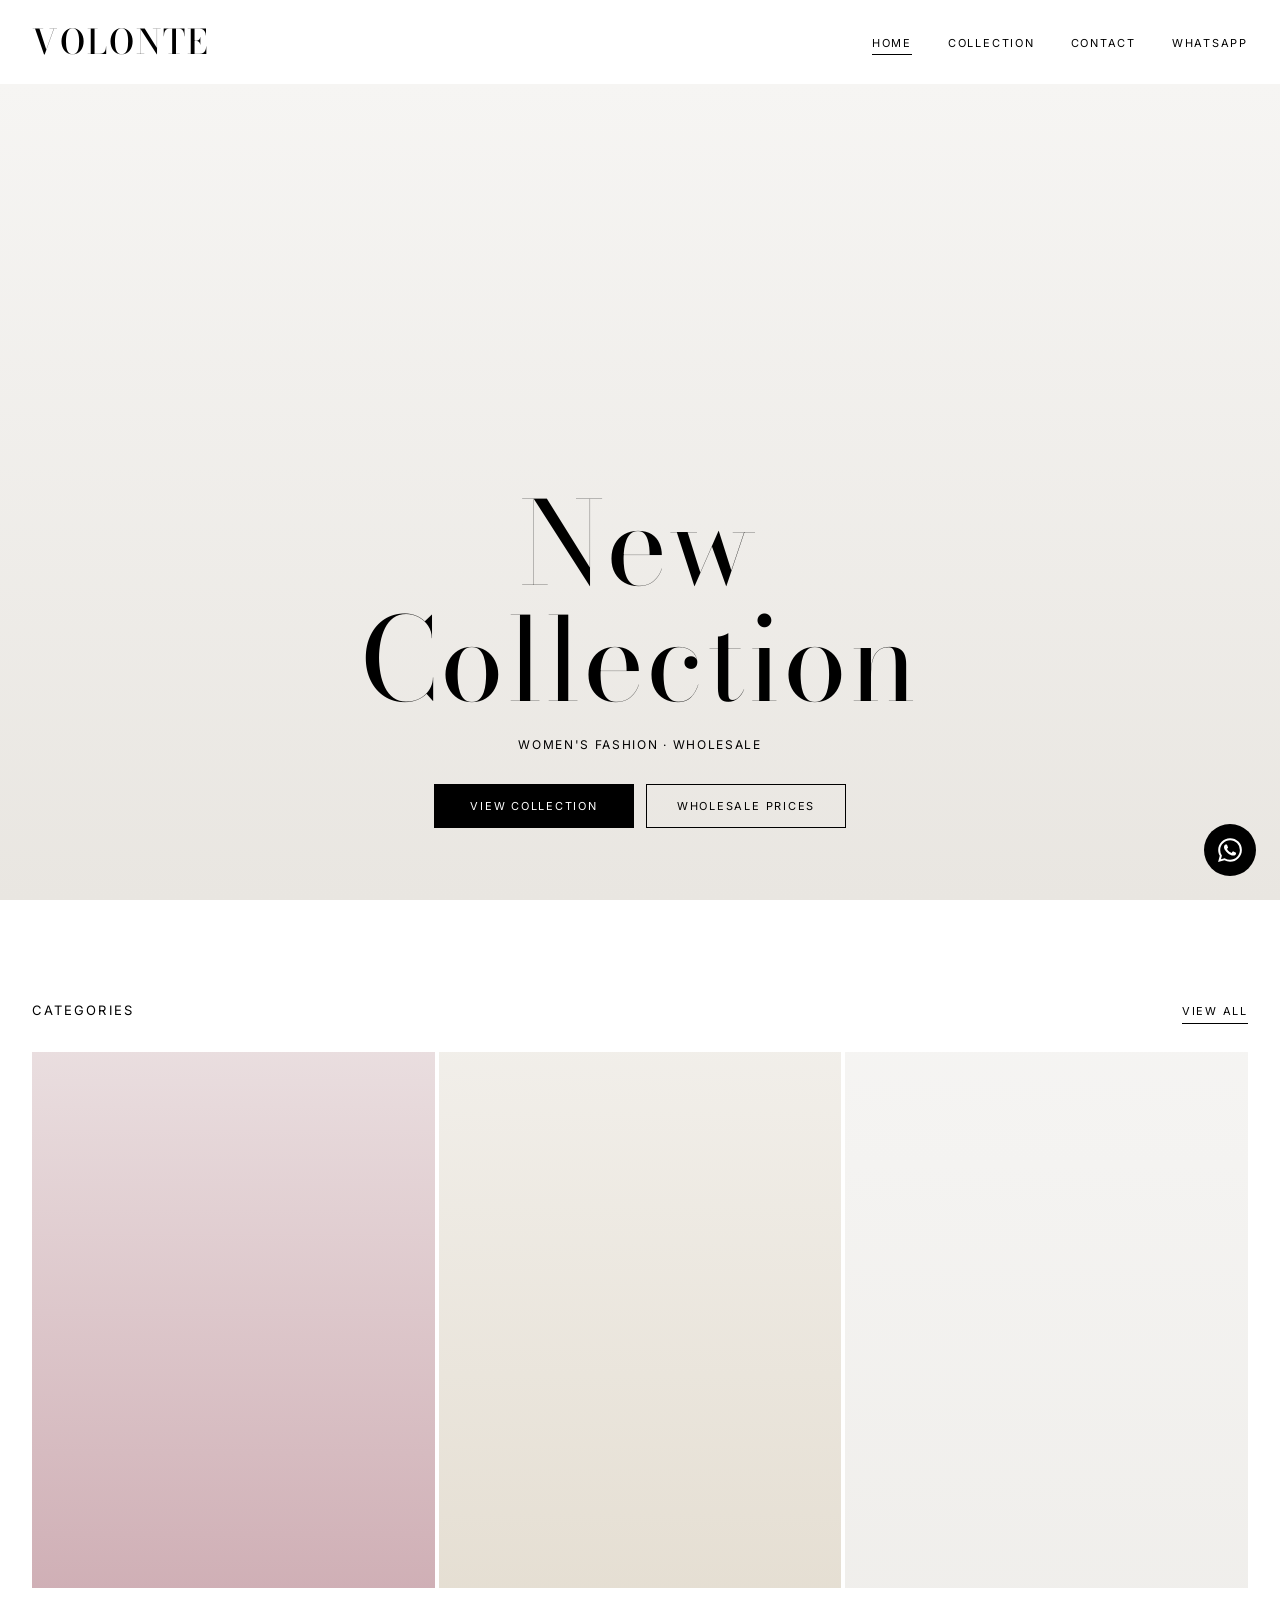
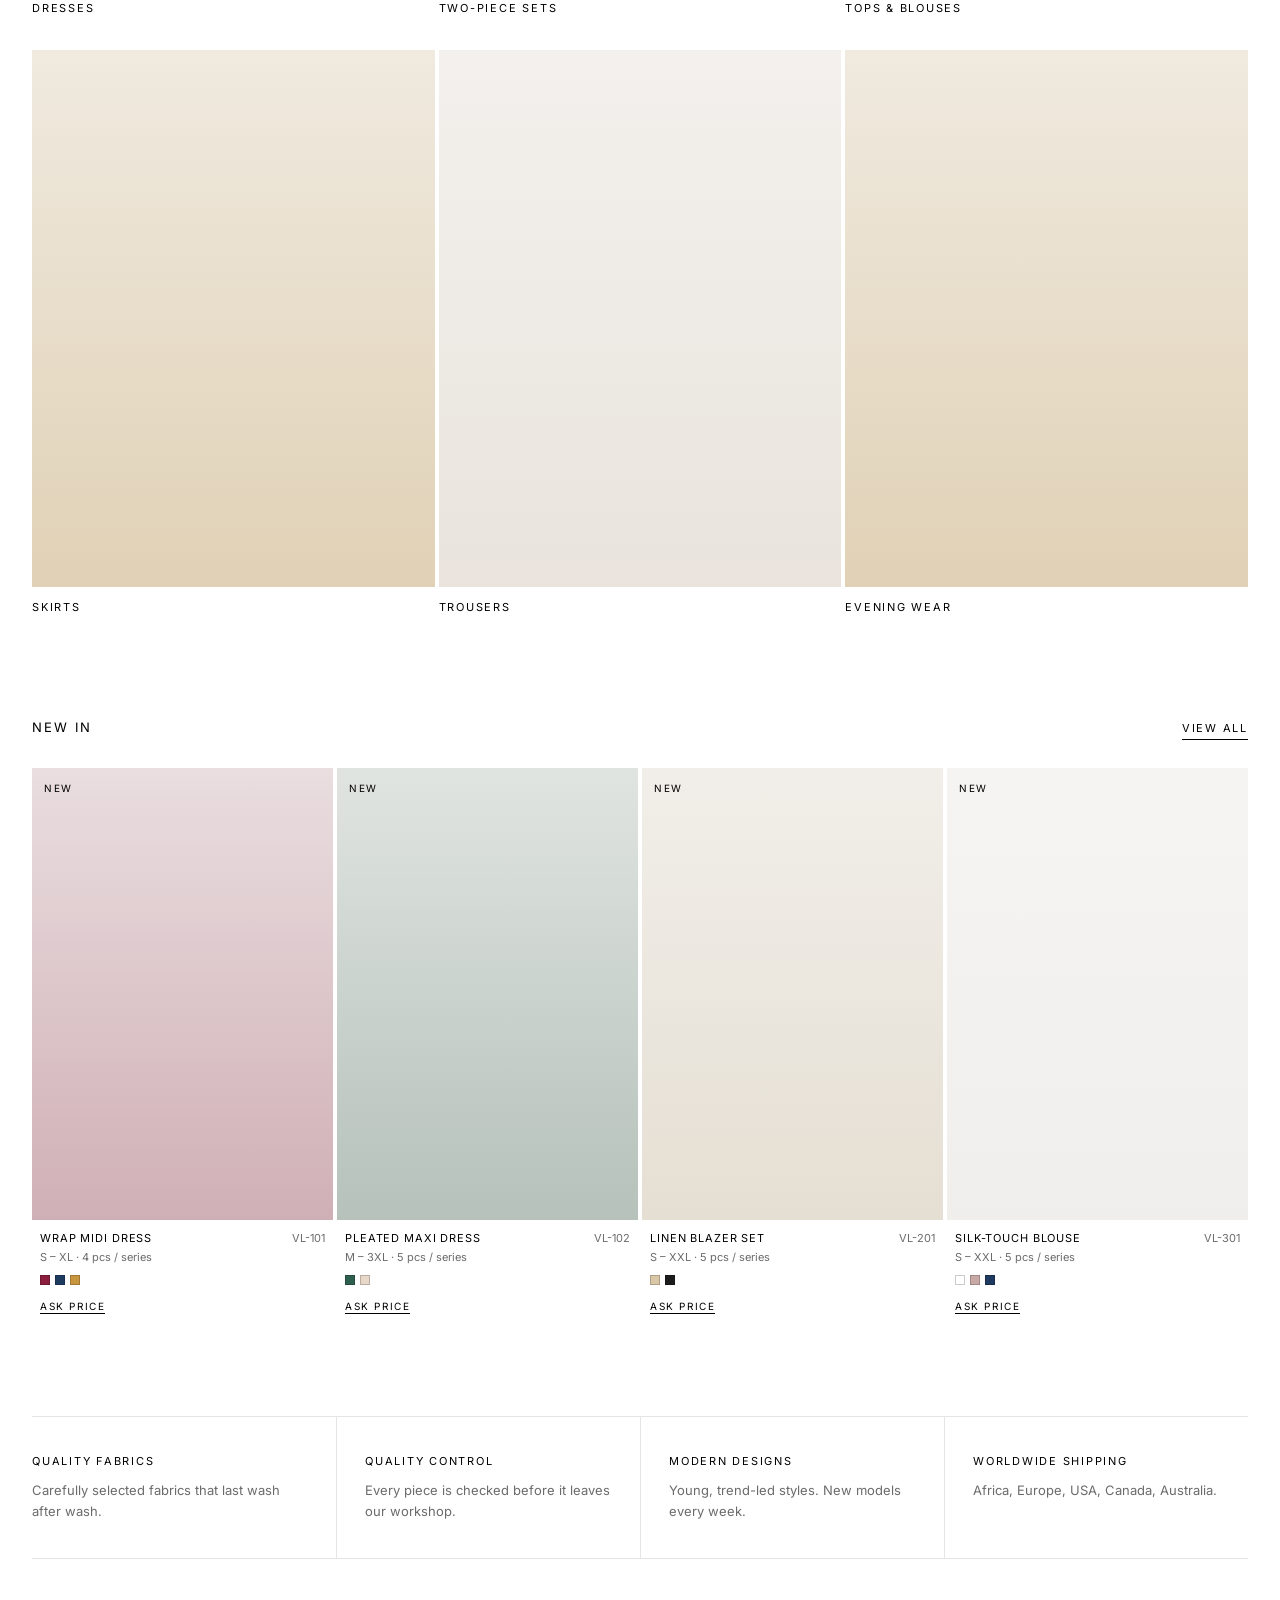
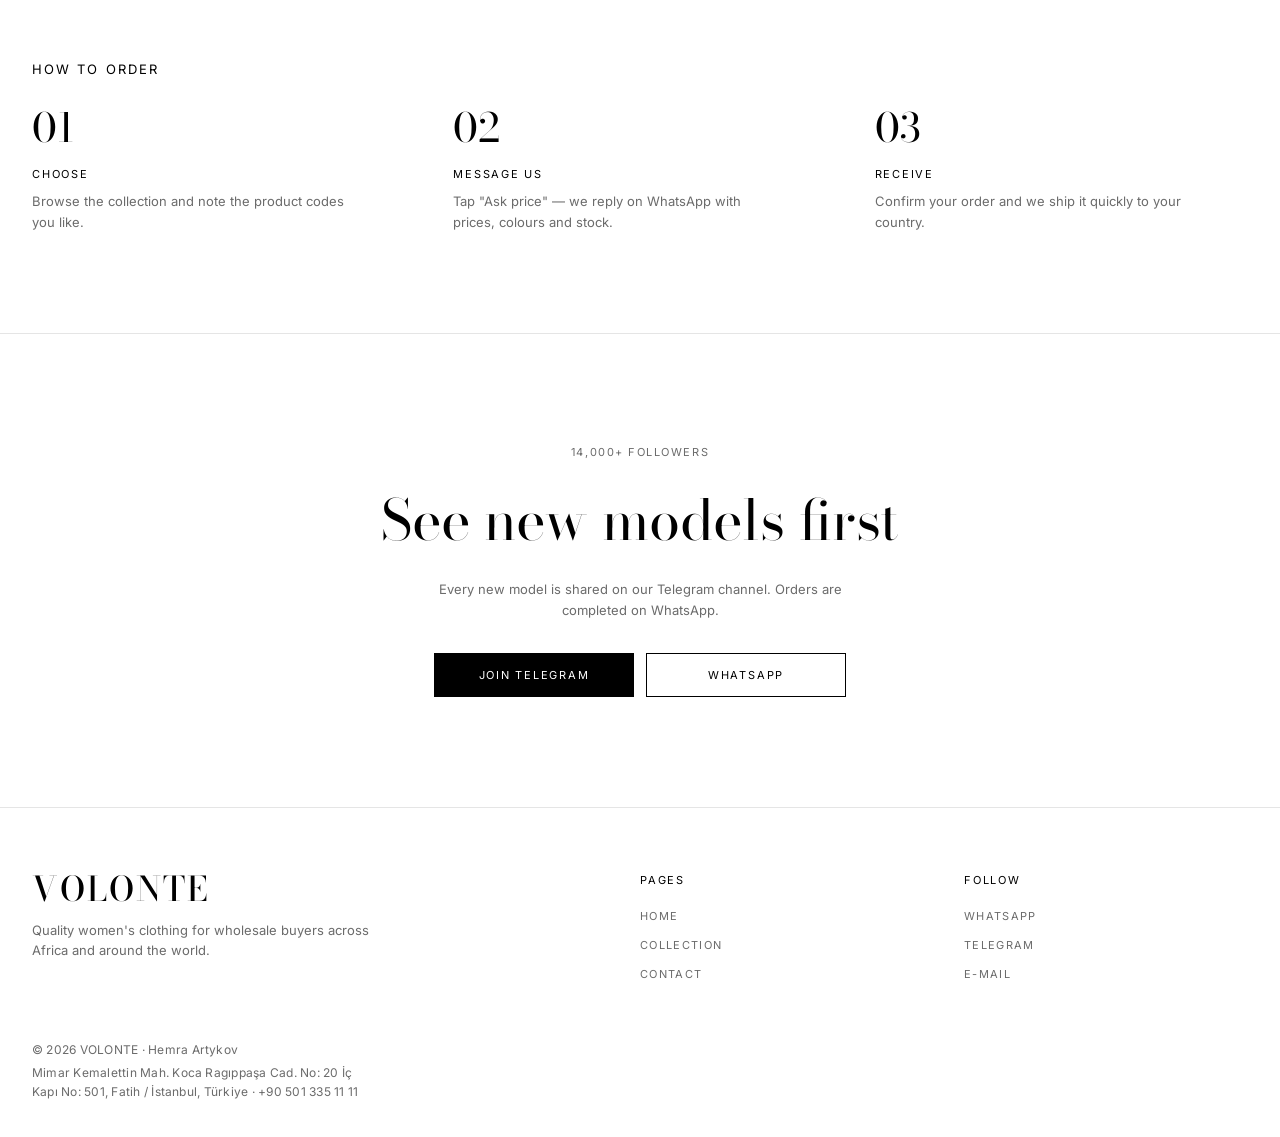
==== commit cac3436b: "Siteye resmi işletme adı, adres ve şirket telefonu (Meta doğrulaması için) Co-Authored-By: Claude Op" ====
--- a/index.html
+++ b/index.html
@@ -118,7 +118,10 @@
           </ul>
         </div>
       </div>
-      <p class="footer-bottom">© <span data-yil></span> VOLONTE</p>
+      <div class="footer-bottom">
+        <p>© <span data-yil></span> VOLONTE · <span data-resmi-ad></span></p>
+        <p><span data-adres></span> · <a href="#" data-sirket-tel></a></p>
+      </div>
     </div>
   </footer>
 
--- a/css/style.css
+++ b/css/style.css
@@ -388,7 +388,9 @@
 .site-footer li { margin-bottom: 8px; }
 .site-footer li a { font-size: 11px; letter-spacing: 0.12em; text-transform: uppercase; color: var(--ink-soft); }
 .site-footer li a:hover { color: var(--ink); }
-.footer-bottom { font-size: 11px; letter-spacing: 0.1em; text-transform: uppercase; color: var(--ink-soft); }
+.footer-bottom { font-size: 12px; letter-spacing: 0.02em; color: var(--ink-soft); }
+.footer-bottom p { margin: 0 0 4px; }
+.footer-bottom a:hover { color: var(--ink); }
 
 /* Sabit WhatsApp butonu */
 .wa-float {
